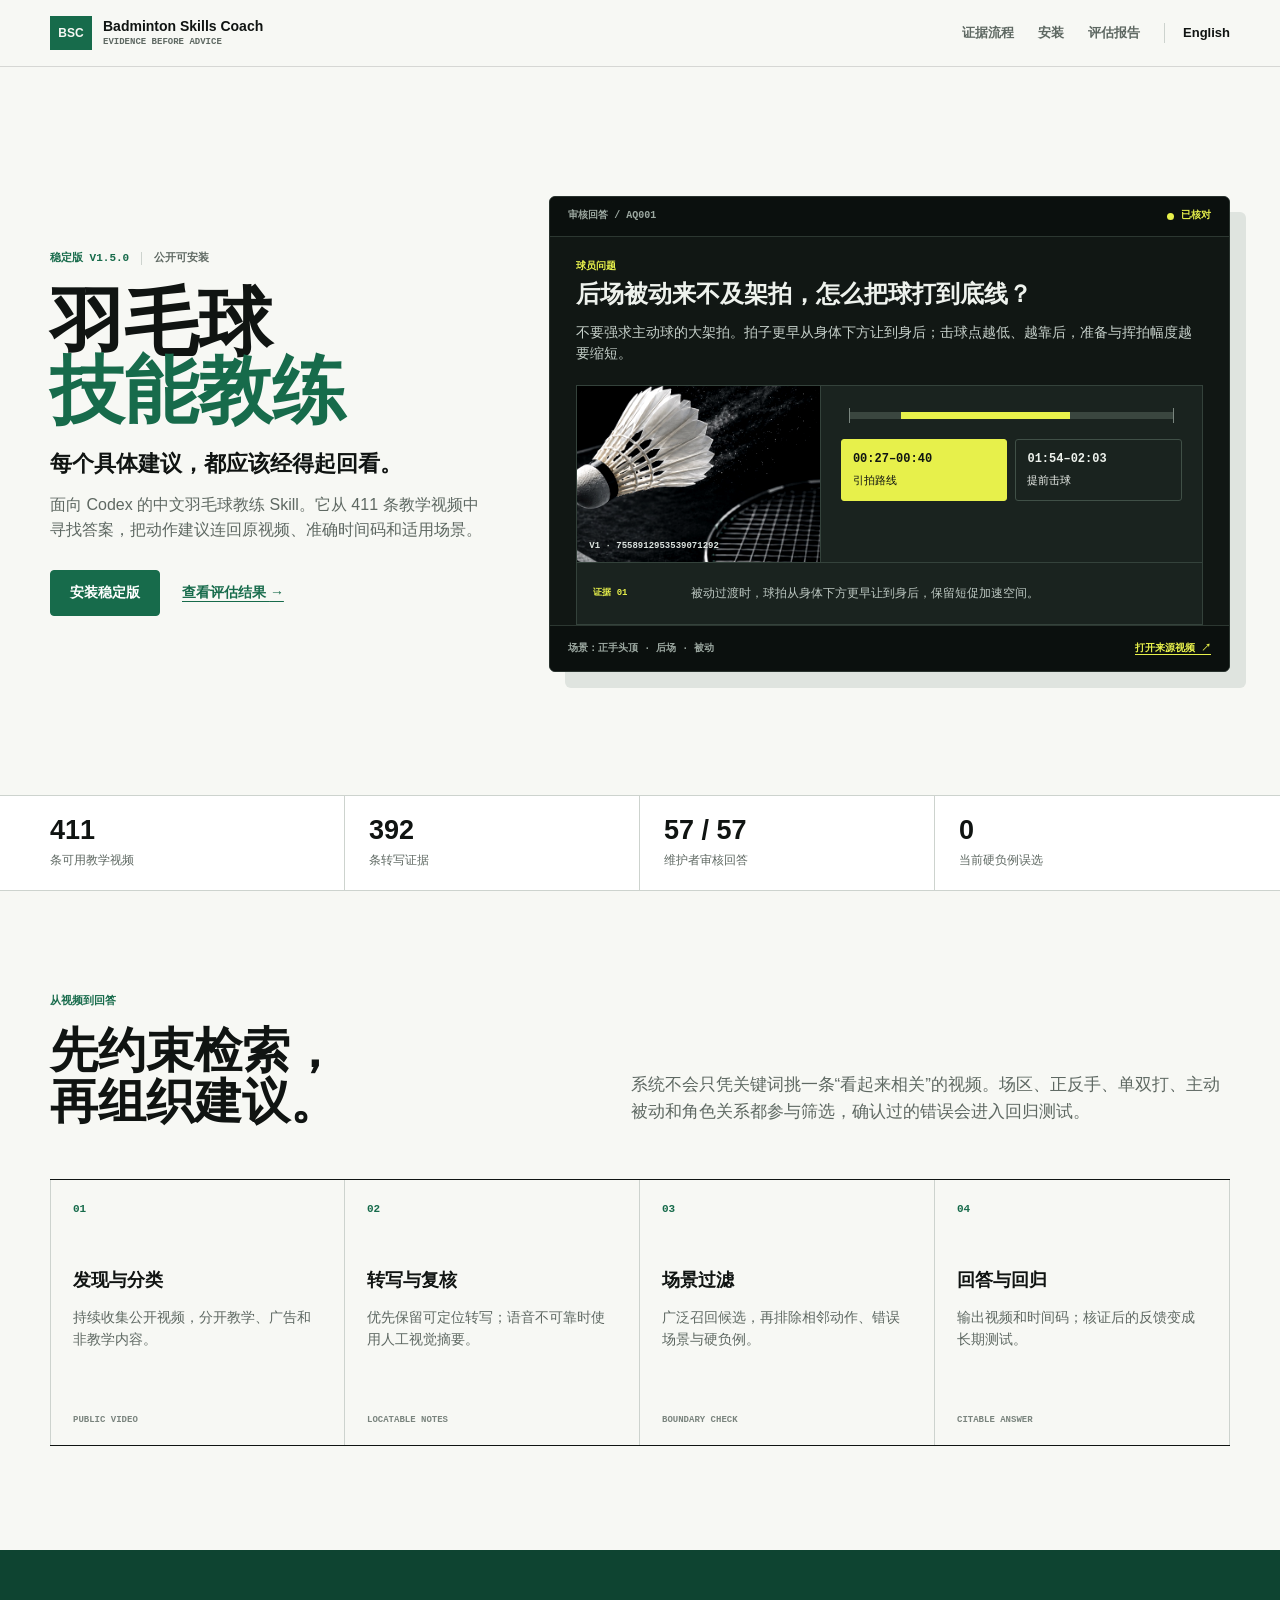
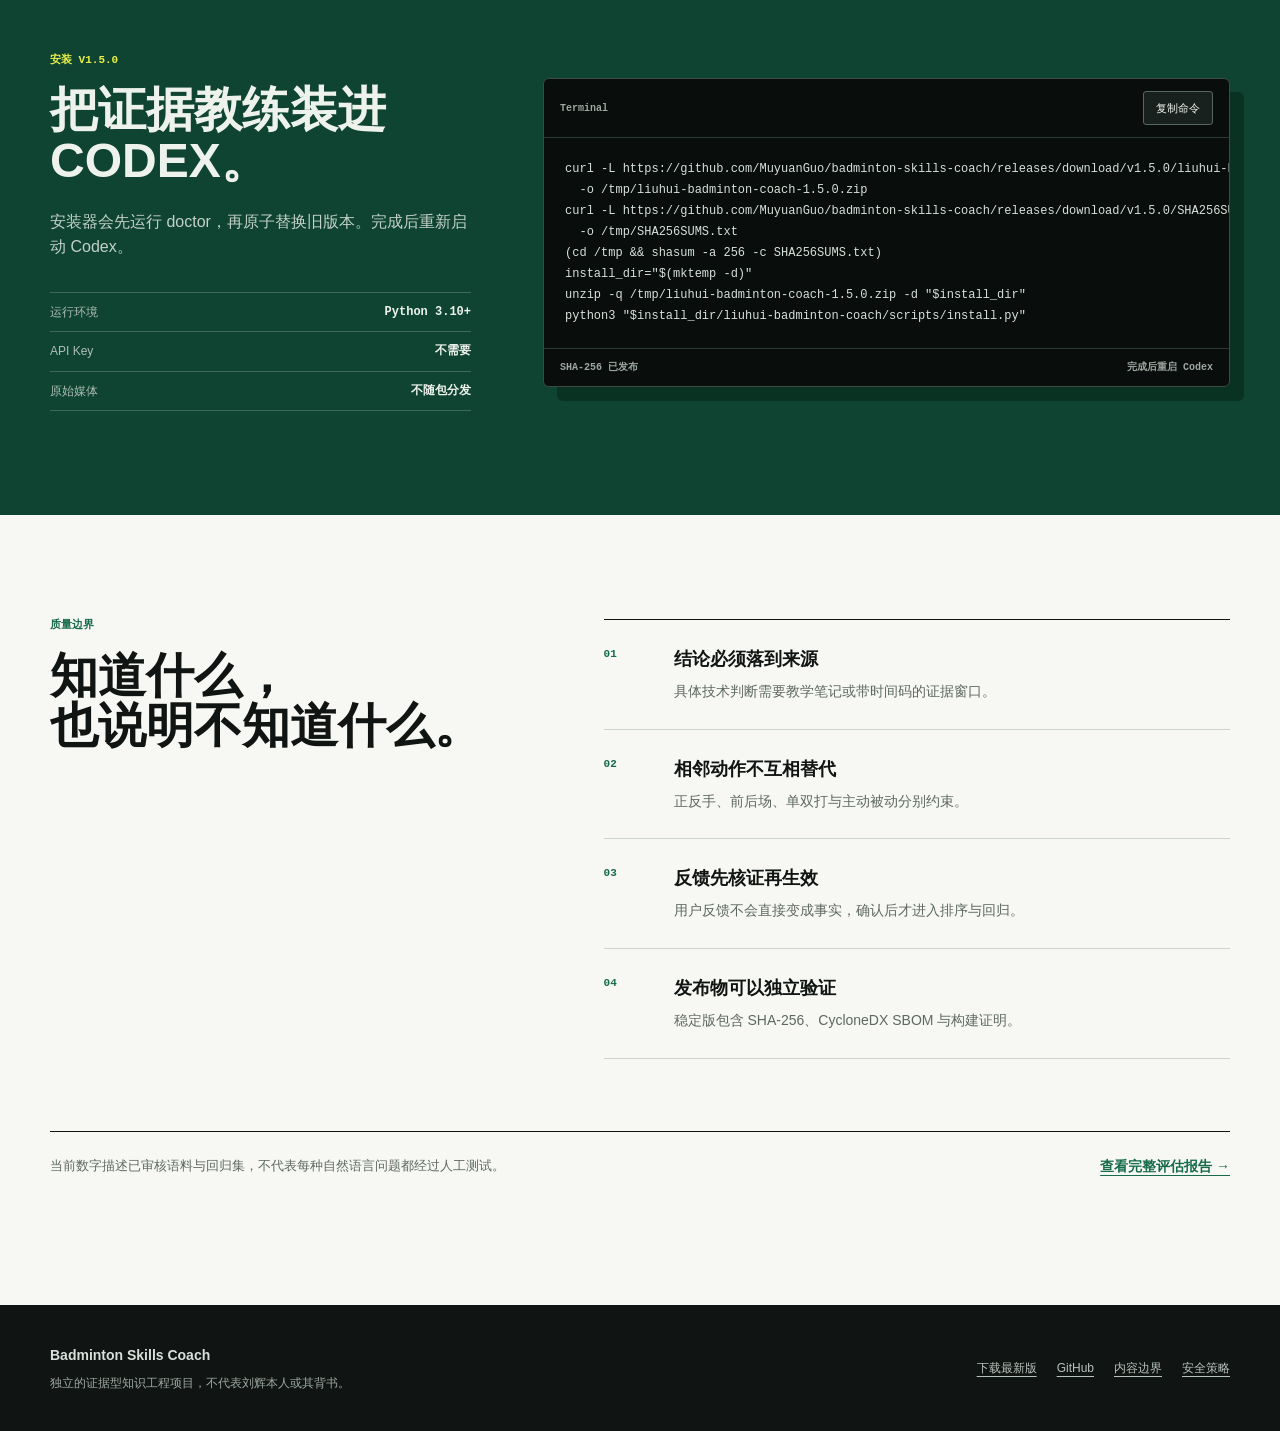
==== docs/index.html @ 5ee348ec "feat: complete full Bilibili knowledge pipeline" ====
<!doctype html>
<html lang="zh-CN">
<head>
  <meta charset="utf-8">
  <meta name="viewport" content="width=device-width, initial-scale=1">
  <title>Badminton Skills Coach｜可核对证据的羽毛球教练 Skill</title>
  <meta name="description" content="把刘辉羽毛球公开教学视频变成可检索、可引用、可回归验证的 Codex Skill，提供视频、时间戳与证据边界。">
  <meta property="og:type" content="website">
  <meta property="og:title" content="Badminton Skills Coach">
  <meta property="og:description" content="证据驱动的羽毛球视频知识库与 Codex Skill。">
  <meta property="og:image" content="https://muyuanguo.github.io/badminton-skills-coach/assets/social-preview.jpg">
  <meta property="og:url" content="https://muyuanguo.github.io/badminton-skills-coach/">
  <meta name="twitter:card" content="summary_large_image">
  <link rel="canonical" href="https://muyuanguo.github.io/badminton-skills-coach/">
  <link rel="alternate" hreflang="en" href="https://muyuanguo.github.io/badminton-skills-coach/en/">
  <link rel="stylesheet" href="./styles.css">
</head>
<body>
  <a class="skip-link" href="#main">跳到主要内容</a>
  <header class="site-header">
    <div class="shell nav-wrap">
      <a class="brand" href="#top" aria-label="Badminton Skills Coach 首页">
        <span class="brand-mark" aria-hidden="true">BSC</span>
        <span><strong>Badminton Skills Coach</strong><small>Evidence before advice</small></span>
      </a>
      <nav aria-label="主要导航">
        <a href="#method">证据流程</a>
        <a href="#install">安装</a>
        <a href="./evaluation/">评估报告</a>
        <a class="language-link" href="./en/" lang="en">English</a>
      </nav>
    </div>
  </header>

  <main id="main">
    <section class="hero" id="top">
      <div class="shell hero-grid">
        <div class="hero-copy">
          <p class="release-line"><span>稳定版 v1.5.0</span><span>公开可安装</span></p>
          <h1><span>羽毛球</span><span>技能教练</span></h1>
          <p class="hero-thesis">每个具体建议，都应该经得起回看。</p>
          <p class="lede">面向 Codex 的中文羽毛球教练 Skill。它从 411 条教学视频中寻找答案，把动作建议连回原视频、准确时间码和适用场景。</p>
          <div class="hero-actions">
            <a class="button primary" href="#install">安装稳定版</a>
            <a class="text-link" href="./evaluation/">查看评估结果 <span aria-hidden="true">→</span></a>
          </div>
        </div>

        <article class="review-desk" aria-labelledby="review-title">
          <div class="desk-bar">
            <span>审核回答 / AQ001</span>
            <span class="verified">已核对</span>
          </div>
          <div class="review-body">
            <p class="question-label">球员问题</p>
            <h2 id="review-title">后场被动来不及架拍，怎么把球打到底线？</h2>
            <p class="answer-summary">不要强求主动球的大架拍。拍子更早从身体下方让到身后；击球点越低、越靠后，准备与挥拍幅度越要缩短。</p>
            <div class="evidence-stage">
              <div class="video-frame" aria-hidden="true">
                <img src="./assets/social-preview.jpg" width="1280" height="640" alt="">
                <span class="frame-code">V1 · 7558912953539071292</span>
              </div>
              <div class="timeline" aria-label="视频证据时间轴">
                <div class="timeline-track" aria-hidden="true"><span></span></div>
                <div class="time-tabs" role="tablist" aria-label="选择证据片段">
                  <button type="button" role="tab" aria-selected="true" aria-controls="evidence-one" id="time-one" data-evidence-tab="evidence-one"><strong>00:27–00:40</strong><span>引拍路线</span></button>
                  <button type="button" role="tab" aria-selected="false" aria-controls="evidence-two" id="time-two" data-evidence-tab="evidence-two"><strong>01:54–02:03</strong><span>提前击球</span></button>
                </div>
              </div>
              <div class="evidence-note" id="evidence-one" role="tabpanel" aria-labelledby="time-one">
                <span>证据 01</span><p>被动过渡时，球拍从身体下方更早让到身后，保留短促加速空间。</p>
              </div>
              <div class="evidence-note" id="evidence-two" role="tabpanel" aria-labelledby="time-two" hidden>
                <span>证据 02</span><p>来球继续压深时，把接触点前移；不要用更大的动作补偿更晚的击球。</p>
              </div>
            </div>
          </div>
          <footer class="desk-footer">
            <span>场景：正手头顶 · 后场 · 被动</span>
            <a href="https://www.douyin.com/video/7558912953539071292" rel="noopener noreferrer">打开来源视频 <span aria-hidden="true">↗</span></a>
          </footer>
        </article>
      </div>
    </section>

    <section class="metrics" aria-label="项目质量基线">
      <div class="shell metric-row">
        <p><strong>411</strong><span>条可用教学视频</span></p>
        <p><strong>392</strong><span>条转写证据</span></p>
        <p><strong>57 / 57</strong><span>维护者审核回答</span></p>
        <p><strong>0</strong><span>当前硬负例误选</span></p>
      </div>
    </section>

    <section class="section method-section" id="method">
      <div class="shell split-heading">
        <div>
          <p class="eyebrow">从视频到回答</p>
          <h2>先约束检索，<br>再组织建议。</h2>
        </div>
        <p>系统不会只凭关键词挑一条“看起来相关”的视频。场区、正反手、单双打、主动被动和角色关系都参与筛选，确认过的错误会进入回归测试。</p>
      </div>
      <div class="shell process-table" role="list" aria-label="证据处理流程">
        <article role="listitem"><span class="process-index">01</span><h3>发现与分类</h3><p>持续收集公开视频，分开教学、广告和非教学内容。</p><small>PUBLIC VIDEO</small></article>
        <article role="listitem"><span class="process-index">02</span><h3>转写与复核</h3><p>优先保留可定位转写；语音不可靠时使用人工视觉摘要。</p><small>LOCATABLE NOTES</small></article>
        <article role="listitem"><span class="process-index">03</span><h3>场景过滤</h3><p>广泛召回候选，再排除相邻动作、错误场景与硬负例。</p><small>BOUNDARY CHECK</small></article>
        <article role="listitem"><span class="process-index">04</span><h3>回答与回归</h3><p>输出视频和时间码；核证后的反馈变成长期测试。</p><small>CITABLE ANSWER</small></article>
      </div>
    </section>

    <section class="section install-section" id="install">
      <div class="shell install-grid">
        <div class="install-copy">
          <p class="eyebrow">安装 v1.5.0</p>
          <h2>把证据教练装进 Codex。</h2>
          <p>安装器会先运行 doctor，再原子替换旧版本。完成后重新启动 Codex。</p>
          <dl class="requirements">
            <div><dt>运行环境</dt><dd>Python 3.10+</dd></div>
            <div><dt>API Key</dt><dd>不需要</dd></div>
            <div><dt>原始媒体</dt><dd>不随包分发</dd></div>
          </dl>
        </div>
        <div class="code-panel">
          <div class="code-toolbar"><span>Terminal</span><button type="button" data-copy-target="install-code">复制命令</button></div>
          <pre id="install-code"><code>curl -L https://github.com/MuyuanGuo/badminton-skills-coach/releases/download/v1.5.0/liuhui-badminton-coach-1.5.0.zip \
  -o /tmp/liuhui-badminton-coach-1.5.0.zip
curl -L https://github.com/MuyuanGuo/badminton-skills-coach/releases/download/v1.5.0/SHA256SUMS.txt \
  -o /tmp/SHA256SUMS.txt
(cd /tmp &amp;&amp; shasum -a 256 -c SHA256SUMS.txt)
install_dir="$(mktemp -d)"
unzip -q /tmp/liuhui-badminton-coach-1.5.0.zip -d "$install_dir"
python3 "$install_dir/liuhui-badminton-coach/scripts/install.py"</code></pre>
          <div class="code-footer"><span>SHA-256 已发布</span><span>完成后重启 Codex</span></div>
        </div>
      </div>
    </section>

    <section class="section quality-section" id="quality">
      <div class="shell quality-layout">
        <div class="quality-title"><p class="eyebrow">质量边界</p><h2>知道什么，<br>也说明不知道什么。</h2></div>
        <div class="quality-list">
          <article><span>01</span><div><h3>结论必须落到来源</h3><p>具体技术判断需要教学笔记或带时间码的证据窗口。</p></div></article>
          <article><span>02</span><div><h3>相邻动作不互相替代</h3><p>正反手、前后场、单双打与主动被动分别约束。</p></div></article>
          <article><span>03</span><div><h3>反馈先核证再生效</h3><p>用户反馈不会直接变成事实，确认后才进入排序与回归。</p></div></article>
          <article><span>04</span><div><h3>发布物可以独立验证</h3><p>稳定版包含 SHA-256、CycloneDX SBOM 与构建证明。</p></div></article>
        </div>
      </div>
      <div class="shell evaluation-link"><p>当前数字描述已审核语料与回归集，不代表每种自然语言问题都经过人工测试。</p><a href="./evaluation/">查看完整评估报告 <span aria-hidden="true">→</span></a></div>
    </section>
  </main>

  <footer class="site-footer">
    <div class="shell footer-grid">
      <div><strong>Badminton Skills Coach</strong><p>独立的证据型知识工程项目，不代表刘辉本人或其背书。</p></div>
      <div class="footer-links"><a href="https://github.com/MuyuanGuo/badminton-skills-coach/releases/latest">下载最新版</a><a href="https://github.com/MuyuanGuo/badminton-skills-coach">GitHub</a><a href="https://github.com/MuyuanGuo/badminton-skills-coach/blob/main/NOTICE">内容边界</a><a href="https://github.com/MuyuanGuo/badminton-skills-coach/blob/main/SECURITY.md">安全策略</a></div>
    </div>
  </footer>
  <script src="./site.js"></script>
</body>
</html>
---- docs/styles.css ----
:root {
  --ink: #101412;
  --paper: #f7f8f4;
  --paper-alt: #edf0eb;
  --green: #176b4b;
  --green-dark: #0e4431;
  --yellow: #e7f04b;
  --graphite: #5e6862;
  --line: #cdd3ce;
  --desk: #111714;
  --desk-2: #1a231f;
  --desk-text: #eef2ed;
  --desk-muted: #9ca8a1;
  --radius: 6px;
  font-family: "Helvetica Neue", "Noto Sans SC", "PingFang SC", "Microsoft YaHei", Arial, sans-serif;
  color-scheme: light;
}

* { box-sizing: border-box; }
html { scroll-behavior: smooth; }
body { margin: 0; color: var(--ink); background: var(--paper); line-height: 1.55; }
body, button { font-family: inherit; }
a { color: inherit; }
img { display: block; max-width: 100%; }
button, a { -webkit-tap-highlight-color: transparent; }
button:focus-visible, a:focus-visible { outline: 3px solid var(--yellow); outline-offset: 3px; }
h1, h2, h3, p, dl { margin-top: 0; }
.shell { width: min(1180px, calc(100% - 48px)); margin-inline: auto; }
.skip-link { position: fixed; top: 10px; left: 10px; z-index: 100; padding: 9px 14px; color: var(--ink); background: var(--yellow); transform: translateY(-160%); }
.skip-link:focus { transform: translateY(0); }

.site-header { position: sticky; top: 0; z-index: 40; border-bottom: 1px solid rgba(16, 20, 18, 0.14); background: rgba(247, 248, 244, 0.94); backdrop-filter: blur(12px); }
.nav-wrap { min-height: 66px; display: flex; align-items: center; justify-content: space-between; gap: 28px; }
.brand { display: inline-flex; align-items: center; gap: 11px; text-decoration: none; line-height: 1.08; }
.brand-mark { width: 42px; height: 34px; display: grid; place-items: center; color: var(--paper); background: var(--green); font: 800 12px/1 "Arial Narrow", "Roboto Condensed", Arial, sans-serif; }
.brand strong, .brand small { display: block; }
.brand strong { font-size: 14px; }
.brand small { margin-top: 4px; color: var(--graphite); font: 700 9px/1.1 ui-monospace, SFMono-Regular, Menlo, monospace; text-transform: uppercase; }
nav { display: flex; align-items: center; gap: 24px; }
nav a { color: var(--graphite); font-size: 13px; font-weight: 700; text-decoration: none; }
nav a:hover { color: var(--green); }
.language-link { padding-left: 18px; border-left: 1px solid var(--line); color: var(--ink); }

.hero { padding: 42px 0 36px; border-bottom: 1px solid var(--line); }
.hero-grid { min-height: 650px; display: grid; grid-template-columns: minmax(320px, 0.78fr) minmax(560px, 1.22fr); gap: 64px; align-items: center; }
.release-line { display: flex; gap: 12px; margin-bottom: 24px; color: var(--green); font: 800 11px/1.2 ui-monospace, SFMono-Regular, Menlo, monospace; text-transform: uppercase; }
.release-line span + span { padding-left: 12px; border-left: 1px solid var(--line); color: var(--graphite); }
h1 { margin-bottom: 24px; font-family: "Arial Narrow", "Roboto Condensed", Impact, "Noto Sans SC", sans-serif; font-size: 74px; font-stretch: condensed; font-weight: 900; line-height: 0.92; text-transform: uppercase; }
h1 span { display: block; }
h1 span:last-child { color: var(--green); }
.hero-thesis { max-width: 520px; margin-bottom: 14px; font-size: 22px; font-weight: 800; line-height: 1.35; }
.lede { max-width: 520px; margin-bottom: 28px; color: var(--graphite); font-size: 16px; }
.hero-actions { display: flex; align-items: center; gap: 22px; }
.button { min-height: 46px; display: inline-flex; align-items: center; justify-content: center; padding: 0 19px; border: 1px solid var(--green); border-radius: 4px; font-size: 14px; font-weight: 800; text-decoration: none; transition: background-color 150ms ease, color 150ms ease, transform 150ms ease; }
.button.primary { color: #fff; background: var(--green); }
.button.primary:hover { background: var(--green-dark); transform: translateY(-2px); }
.text-link { color: var(--green); font-size: 14px; font-weight: 800; text-underline-offset: 4px; }

.review-desk { overflow: hidden; border: 1px solid #29332e; border-radius: var(--radius); color: var(--desk-text); background: var(--desk); box-shadow: 16px 16px 0 #dfe4df; }
.desk-bar, .desk-footer { min-height: 40px; display: flex; align-items: center; justify-content: space-between; gap: 20px; padding: 0 18px; color: var(--desk-muted); background: #0b100e; font: 700 10px/1.2 ui-monospace, SFMono-Regular, Menlo, monospace; text-transform: uppercase; }
.desk-bar { border-bottom: 1px solid #2c3731; }
.verified { display: inline-flex; align-items: center; gap: 7px; color: var(--yellow); }
.verified::before { width: 7px; height: 7px; border-radius: 50%; background: var(--yellow); content: ""; }
.review-body { padding: 24px 26px 0; }
.question-label { margin-bottom: 6px; color: var(--yellow); font: 800 10px/1.2 ui-monospace, SFMono-Regular, Menlo, monospace; text-transform: uppercase; }
.review-desk h2 { max-width: 600px; margin-bottom: 12px; font-size: 24px; line-height: 1.28; }
.answer-summary { margin-bottom: 20px; color: #c6d0ca; font-size: 14px; }
.evidence-stage { display: grid; grid-template-columns: 0.78fr 1.22fr; border: 1px solid #34423b; background: var(--desk-2); }
.video-frame { position: relative; min-height: 176px; overflow: hidden; border-right: 1px solid #34423b; background: #050706; }
.video-frame img { width: 100%; height: 100%; position: absolute; inset: 0; object-fit: cover; object-position: right center; filter: saturate(0.78) contrast(1.08); transform: scale(1.55); transform-origin: 100% 52%; }
.frame-code { position: absolute; left: 12px; bottom: 10px; z-index: 1; color: #dce3df; font: 700 9px/1.2 ui-monospace, SFMono-Regular, Menlo, monospace; }
.timeline { padding: 20px 20px 8px; }
.timeline-track { height: 7px; position: relative; margin: 6px 8px 20px; background: #3a463f; }
.timeline-track::before, .timeline-track::after { position: absolute; top: -4px; width: 1px; height: 15px; background: #79857e; content: ""; }
.timeline-track::before { left: 0; }
.timeline-track::after { right: 0; }
.timeline-track span { position: absolute; top: 0; left: 16%; width: 52%; height: 100%; background: var(--yellow); }
.time-tabs { display: grid; grid-template-columns: 1fr 1fr; gap: 8px; }
.time-tabs button { min-height: 62px; padding: 10px 11px; border: 1px solid #405047; border-radius: 3px; color: var(--desk-text); background: transparent; text-align: left; cursor: pointer; }
.time-tabs button[aria-selected="true"] { border-color: var(--yellow); color: var(--ink); background: var(--yellow); }
.time-tabs strong, .time-tabs span { display: block; }
.time-tabs strong { font: 800 12px/1.2 ui-monospace, SFMono-Regular, Menlo, monospace; }
.time-tabs span { margin-top: 6px; font-size: 11px; }
.evidence-note { grid-column: 1 / -1; min-height: 62px; display: grid; grid-template-columns: 84px 1fr; gap: 14px; align-items: center; padding: 12px 16px; border-top: 1px solid #34423b; }
.evidence-note[hidden] { display: none; }
.evidence-note > span { color: var(--yellow); font: 800 9px/1.2 ui-monospace, SFMono-Regular, Menlo, monospace; text-transform: uppercase; }
.evidence-note p { margin: 0; color: #bdc8c2; font-size: 12px; }
.desk-footer { min-height: 46px; border-top: 1px solid #2c3731; }
.desk-footer a { color: var(--yellow); text-underline-offset: 3px; }

.metrics { background: #fff; border-bottom: 1px solid var(--line); }
.metric-row { display: grid; grid-template-columns: repeat(4, 1fr); }
.metric-row p { min-height: 94px; display: flex; flex-direction: column; justify-content: center; margin: 0; padding: 14px 24px; border-right: 1px solid var(--line); }
.metric-row p:first-child { padding-left: 0; }
.metric-row p:last-child { border-right: 0; }
.metric-row strong { font: 900 27px/1 "Arial Narrow", "Roboto Condensed", Arial, sans-serif; }
.metric-row span { margin-top: 7px; color: var(--graphite); font-size: 12px; }

.section { padding: 104px 0; }
.eyebrow { margin-bottom: 18px; color: var(--green); font: 800 11px/1.2 ui-monospace, SFMono-Regular, Menlo, monospace; text-transform: uppercase; }
.section h2 { margin-bottom: 0; font-family: "Arial Narrow", "Roboto Condensed", Impact, "Noto Sans SC", sans-serif; font-size: 48px; line-height: 1.05; text-transform: uppercase; }
.split-heading { display: grid; grid-template-columns: 0.9fr 1.1fr; gap: 90px; align-items: end; margin-bottom: 52px; }
.split-heading > p { max-width: 600px; margin-bottom: 2px; color: var(--graphite); font-size: 17px; }
.process-table { display: grid; grid-template-columns: repeat(4, 1fr); border-block: 1px solid var(--ink); }
.process-table article { min-height: 265px; display: flex; flex-direction: column; padding: 24px 22px 20px; border-right: 1px solid var(--line); }
.process-table article:first-child { border-left: 1px solid var(--line); }
.process-index { color: var(--green); font: 800 11px/1 ui-monospace, SFMono-Regular, Menlo, monospace; }
.process-table h3 { margin: 52px 0 12px; font-size: 18px; }
.process-table p { margin-bottom: 24px; color: var(--graphite); font-size: 14px; }
.process-table small { margin-top: auto; color: #7a847e; font: 700 9px/1 ui-monospace, SFMono-Regular, Menlo, monospace; }

.install-section { color: var(--desk-text); background: var(--green-dark); }
.install-grid { display: grid; grid-template-columns: 0.76fr 1.24fr; gap: 72px; align-items: center; }
.install-copy .eyebrow { color: var(--yellow); }
.install-copy h2 { margin-bottom: 24px; }
.install-copy > p:not(.eyebrow) { color: #c4d1ca; }
.requirements { margin: 32px 0 0; border-top: 1px solid rgba(255,255,255,0.2); }
.requirements > div { display: flex; justify-content: space-between; gap: 22px; padding: 10px 0; border-bottom: 1px solid rgba(255,255,255,0.2); }
.requirements dt { color: #aebdb5; font-size: 12px; }
.requirements dd { margin: 0; font: 700 12px/1.5 ui-monospace, SFMono-Regular, Menlo, monospace; }
.code-panel { min-width: 0; overflow: hidden; border: 1px solid #3c4a43; border-radius: var(--radius); background: #090d0b; box-shadow: 14px 14px 0 rgba(5, 16, 11, 0.34); }
.code-toolbar, .code-footer { display: flex; align-items: center; justify-content: space-between; gap: 18px; padding: 12px 16px; color: var(--desk-muted); font: 700 10px/1.3 ui-monospace, SFMono-Regular, Menlo, monospace; }
.code-toolbar { border-bottom: 1px solid #2b3731; }
.code-toolbar button { min-height: 34px; padding: 0 12px; border: 1px solid #58665f; border-radius: 3px; color: var(--desk-text); background: #18211d; font-size: 11px; cursor: pointer; }
.code-toolbar button:hover { border-color: var(--yellow); color: var(--yellow); }
.code-panel pre { max-height: 300px; margin: 0; padding: 21px; overflow: auto; color: #d7e1db; font: 12px/1.75 ui-monospace, SFMono-Regular, Menlo, monospace; }
.code-footer { border-top: 1px solid #2b3731; }

.quality-section { padding-bottom: 0; }
.quality-layout { display: grid; grid-template-columns: 0.84fr 1.16fr; gap: 100px; }
.quality-title { position: sticky; top: 110px; align-self: start; }
.quality-list { border-top: 1px solid var(--ink); }
.quality-list article { display: grid; grid-template-columns: 52px 1fr; gap: 18px; padding: 26px 0; border-bottom: 1px solid var(--line); }
.quality-list article > span { color: var(--green); font: 800 11px/1.6 ui-monospace, SFMono-Regular, Menlo, monospace; }
.quality-list h3 { margin-bottom: 7px; font-size: 18px; }
.quality-list p { margin: 0; color: var(--graphite); font-size: 14px; }
.evaluation-link { display: flex; align-items: center; justify-content: space-between; gap: 32px; margin-top: 72px; padding-block: 24px; border-top: 1px solid var(--ink); }
.evaluation-link p { max-width: 720px; margin: 0; color: var(--graphite); font-size: 13px; }
.evaluation-link a { flex-shrink: 0; color: var(--green); font-size: 14px; font-weight: 800; text-underline-offset: 4px; }

.site-footer { margin-top: 104px; padding: 38px 0; color: #d9e0dc; background: var(--ink); }
.footer-grid { display: flex; align-items: center; justify-content: space-between; gap: 32px; }
.footer-grid strong { font-size: 14px; }
.footer-grid p { max-width: 540px; margin: 6px 0 0; color: #9eaaa3; font-size: 12px; }
.footer-links { display: flex; flex-wrap: wrap; justify-content: flex-end; gap: 20px; }
.footer-links a { color: #b8c2bc; font-size: 12px; text-underline-offset: 4px; }

@media (max-width: 980px) {
  nav a:not(.language-link) { display: none; }
  .hero-grid { grid-template-columns: 1fr; gap: 42px; }
  .hero-copy { max-width: 680px; }
  .review-desk { box-shadow: 10px 10px 0 #dfe4df; }
  .split-heading, .quality-layout { grid-template-columns: 1fr; gap: 34px; }
  .quality-title { position: static; }
  .process-table { grid-template-columns: repeat(2, 1fr); }
  .process-table article:nth-child(2) { border-right: 0; }
  .process-table article:nth-child(-n+2) { border-bottom: 1px solid var(--line); }
  .install-grid { grid-template-columns: 1fr; }
}

@media (max-width: 640px) {
  .shell { width: min(100% - 28px, 1180px); }
  .site-header { position: static; }
  .nav-wrap { min-height: 60px; }
  .brand-mark { width: 38px; height: 31px; }
  .brand strong { font-size: 12px; }
  .brand small { display: none; }
  .language-link { padding-left: 12px; font-size: 12px; }
  .hero { padding: 30px 0 26px; }
  .hero-grid { min-height: 0; gap: 26px; }
  .release-line { margin-bottom: 15px; }
  h1 { margin-bottom: 14px; font-size: 47px; line-height: 0.92; }
  .hero-thesis { margin-bottom: 8px; font-size: 18px; }
  .lede { margin-bottom: 18px; font-size: 14px; line-height: 1.5; }
  .hero-actions { gap: 16px; }
  .button { min-height: 42px; padding-inline: 15px; font-size: 13px; }
  .text-link { font-size: 13px; }
  .review-desk { box-shadow: 7px 7px 0 #dfe4df; }
  .desk-bar { min-height: 34px; padding-inline: 12px; }
  .review-body { padding: 15px 14px 0; }
  .review-desk h2 { margin-bottom: 7px; font-size: 17px; }
  .answer-summary { margin-bottom: 12px; font-size: 12px; line-height: 1.42; }
  .evidence-stage { grid-template-columns: 0.72fr 1.28fr; }
  .video-frame { min-height: 116px; }
  .timeline { padding: 11px 10px 5px; }
  .timeline-track { margin: 3px 5px 10px; }
  .time-tabs { gap: 5px; }
  .time-tabs button { min-height: 52px; padding: 7px; }
  .time-tabs strong { font-size: 9px; }
  .time-tabs span { margin-top: 4px; font-size: 9px; }
  .frame-code { left: 7px; bottom: 6px; max-width: 85px; font-size: 7px; }
  .evidence-note { min-height: 50px; grid-template-columns: 62px 1fr; gap: 8px; padding: 8px 10px; }
  .evidence-note p { font-size: 10px; line-height: 1.35; }
  .desk-footer { min-height: 39px; padding-inline: 12px; font-size: 8px; }
  .desk-footer > span { max-width: 58%; }
  .metric-row { grid-template-columns: repeat(2, 1fr); }
  .metric-row p { min-height: 76px; padding: 10px 14px; }
  .metric-row p:first-child { padding-left: 14px; }
  .metric-row p:nth-child(2) { border-right: 0; }
  .metric-row p:nth-child(-n+2) { border-bottom: 1px solid var(--line); }
  .metric-row strong { font-size: 23px; }
  .metric-row span { font-size: 10px; }
  .section { padding: 72px 0; }
  .section h2 { font-size: 36px; }
  .split-heading { margin-bottom: 30px; }
  .split-heading > p { font-size: 15px; }
  .process-table { grid-template-columns: 1fr; }
  .process-table article { min-height: 0; padding: 20px; border-left: 1px solid var(--line); border-right: 1px solid var(--line) !important; border-bottom: 1px solid var(--line); }
  .process-table article:last-child { border-bottom: 0; }
  .process-table h3 { margin: 28px 0 8px; }
  .process-table small { margin-top: 10px; }
  .install-grid { gap: 38px; }
  .code-panel { box-shadow: 7px 7px 0 rgba(5, 16, 11, 0.34); }
  .code-panel pre { max-height: 260px; padding: 15px; font-size: 9px; line-height: 1.7; }
  .code-footer { font-size: 8px; }
  .quality-list article { grid-template-columns: 38px 1fr; gap: 10px; }
  .evaluation-link { align-items: flex-start; flex-direction: column; margin-top: 48px; }
  .site-footer { margin-top: 72px; }
  .footer-grid { align-items: flex-start; flex-direction: column; }
  .footer-links { justify-content: flex-start; }

  html[lang="en"] .hero { padding-block: 20px 18px; }
  html[lang="en"] .hero-grid { gap: 18px; }
  html[lang="en"] .release-line { margin-bottom: 10px; }
  html[lang="en"] h1 { margin-bottom: 9px; font-size: 44px; }
  html[lang="en"] .hero-thesis { margin-bottom: 5px; font-size: 17px; }
  html[lang="en"] .lede { margin-bottom: 12px; font-size: 13px; }
}

@media (max-width: 360px) {
  .time-tabs button { padding-inline: 5px; }
  .time-tabs strong { font-size: 8px; white-space: nowrap; }
}

@media (prefers-reduced-motion: reduce) {
  html { scroll-behavior: auto; }
  .button { transition: none; }
}
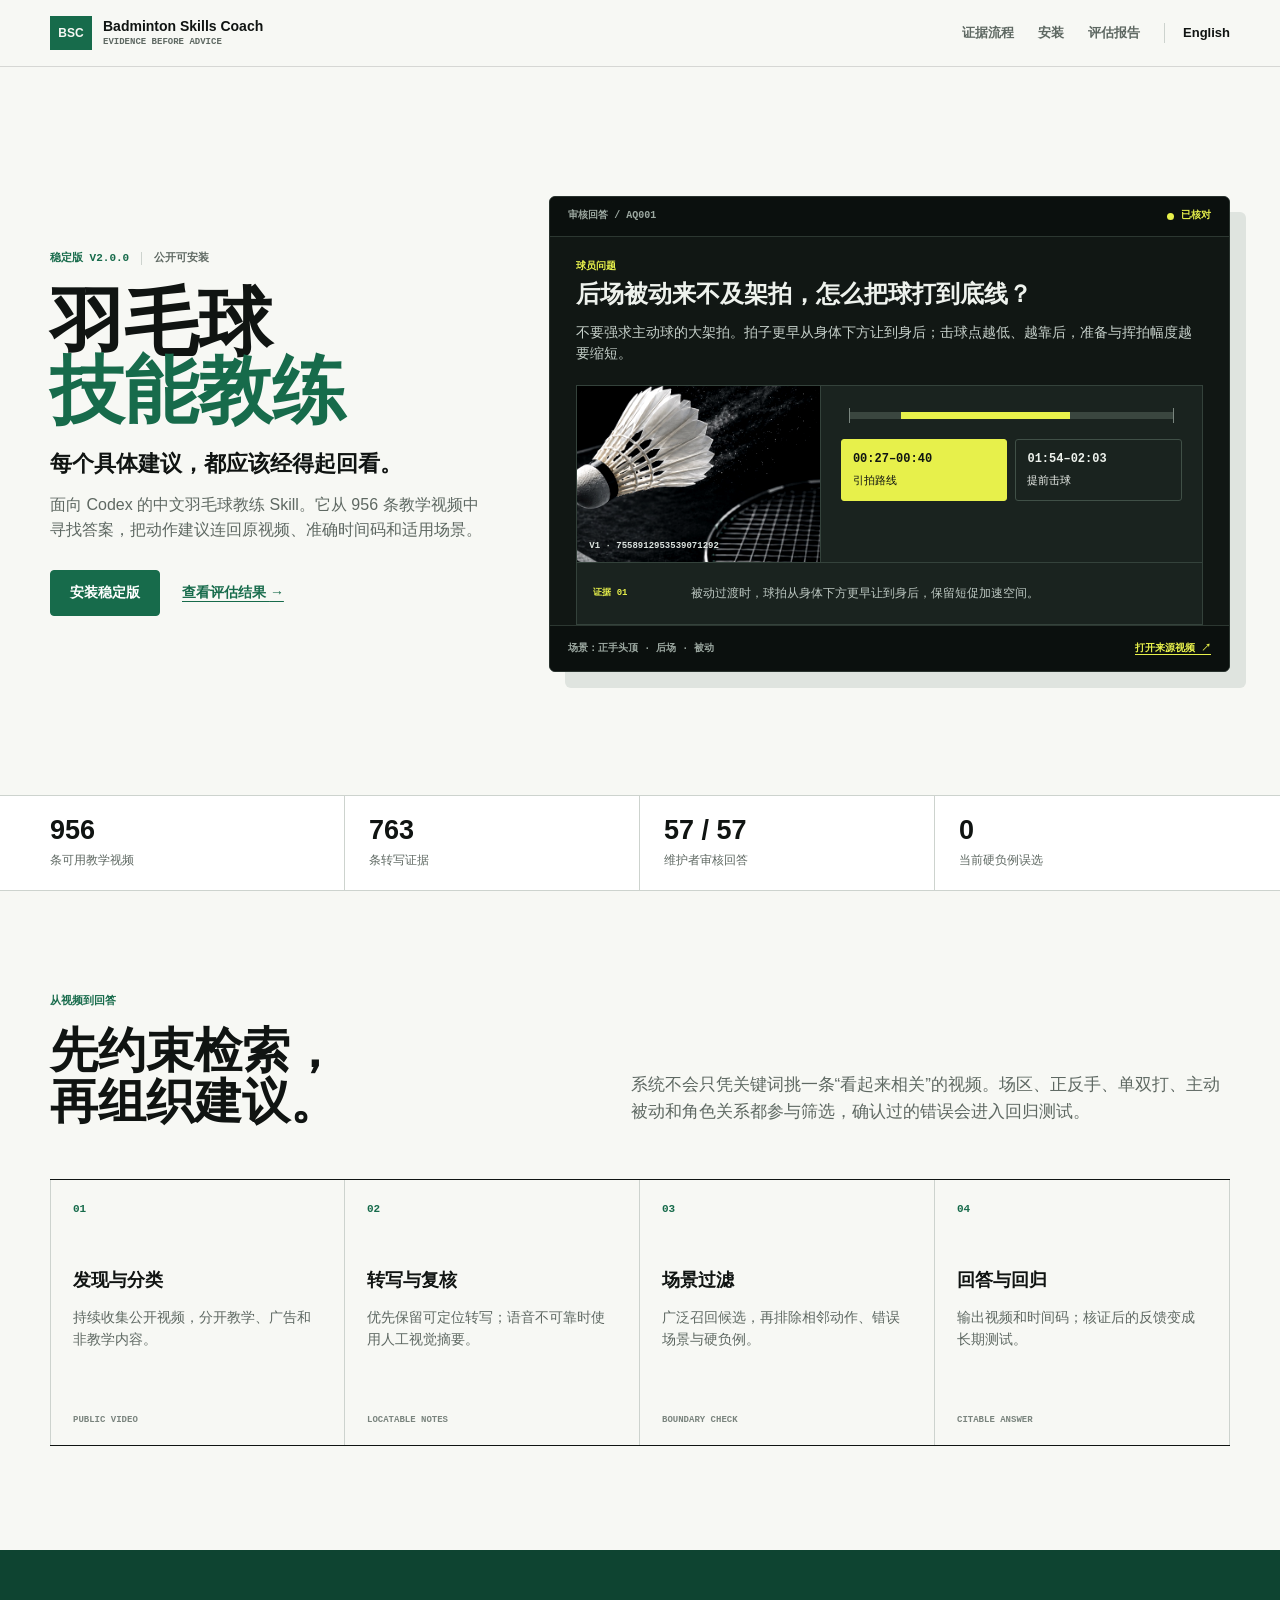
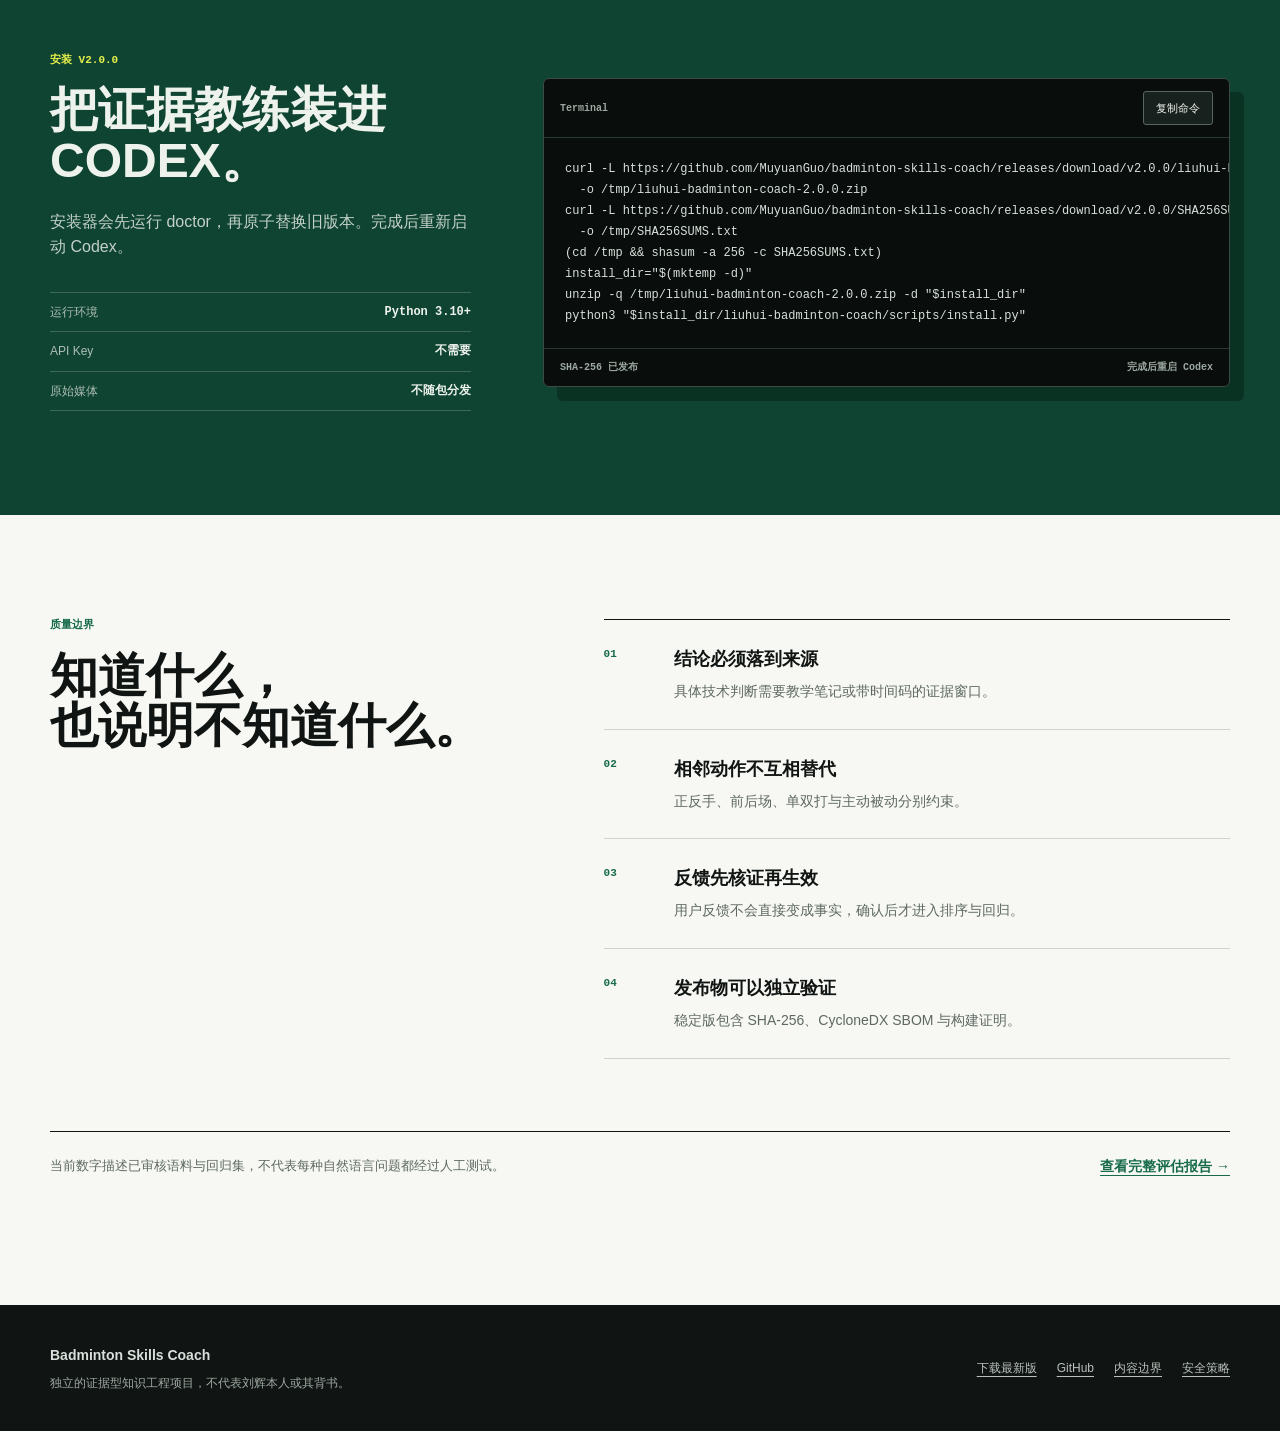
==== commit 5e824b50: "release: prepare v2.0.0" ====
--- a/docs/index.html
+++ b/docs/index.html
@@ -36,10 +36,10 @@
     <section class="hero" id="top">
       <div class="shell hero-grid">
         <div class="hero-copy">
-          <p class="release-line"><span>稳定版 v1.5.0</span><span>公开可安装</span></p>
+          <p class="release-line"><span>稳定版 v2.0.0</span><span>公开可安装</span></p>
           <h1><span>羽毛球</span><span>技能教练</span></h1>
           <p class="hero-thesis">每个具体建议，都应该经得起回看。</p>
-          <p class="lede">面向 Codex 的中文羽毛球教练 Skill。它从 411 条教学视频中寻找答案，把动作建议连回原视频、准确时间码和适用场景。</p>
+          <p class="lede">面向 Codex 的中文羽毛球教练 Skill。它从 956 条教学视频中寻找答案，把动作建议连回原视频、准确时间码和适用场景。</p>
           <div class="hero-actions">
             <a class="button primary" href="#install">安装稳定版</a>
             <a class="text-link" href="./evaluation/">查看评估结果 <span aria-hidden="true">→</span></a>
@@ -85,8 +85,8 @@
 
     <section class="metrics" aria-label="项目质量基线">
       <div class="shell metric-row">
-        <p><strong>411</strong><span>条可用教学视频</span></p>
-        <p><strong>392</strong><span>条转写证据</span></p>
+        <p><strong>956</strong><span>条可用教学视频</span></p>
+        <p><strong>763</strong><span>条转写证据</span></p>
         <p><strong>57 / 57</strong><span>维护者审核回答</span></p>
         <p><strong>0</strong><span>当前硬负例误选</span></p>
       </div>
@@ -111,7 +111,7 @@
     <section class="section install-section" id="install">
       <div class="shell install-grid">
         <div class="install-copy">
-          <p class="eyebrow">安装 v1.5.0</p>
+          <p class="eyebrow">安装 v2.0.0</p>
           <h2>把证据教练装进 Codex。</h2>
           <p>安装器会先运行 doctor，再原子替换旧版本。完成后重新启动 Codex。</p>
           <dl class="requirements">
@@ -122,13 +122,13 @@
         </div>
         <div class="code-panel">
           <div class="code-toolbar"><span>Terminal</span><button type="button" data-copy-target="install-code">复制命令</button></div>
-          <pre id="install-code"><code>curl -L https://github.com/MuyuanGuo/badminton-skills-coach/releases/download/v1.5.0/liuhui-badminton-coach-1.5.0.zip \
-  -o /tmp/liuhui-badminton-coach-1.5.0.zip
-curl -L https://github.com/MuyuanGuo/badminton-skills-coach/releases/download/v1.5.0/SHA256SUMS.txt \
+          <pre id="install-code"><code>curl -L https://github.com/MuyuanGuo/badminton-skills-coach/releases/download/v2.0.0/liuhui-badminton-coach-2.0.0.zip \
+  -o /tmp/liuhui-badminton-coach-2.0.0.zip
+curl -L https://github.com/MuyuanGuo/badminton-skills-coach/releases/download/v2.0.0/SHA256SUMS.txt \
   -o /tmp/SHA256SUMS.txt
 (cd /tmp &amp;&amp; shasum -a 256 -c SHA256SUMS.txt)
 install_dir="$(mktemp -d)"
-unzip -q /tmp/liuhui-badminton-coach-1.5.0.zip -d "$install_dir"
+unzip -q /tmp/liuhui-badminton-coach-2.0.0.zip -d "$install_dir"
 python3 "$install_dir/liuhui-badminton-coach/scripts/install.py"</code></pre>
           <div class="code-footer"><span>SHA-256 已发布</span><span>完成后重启 Codex</span></div>
         </div>
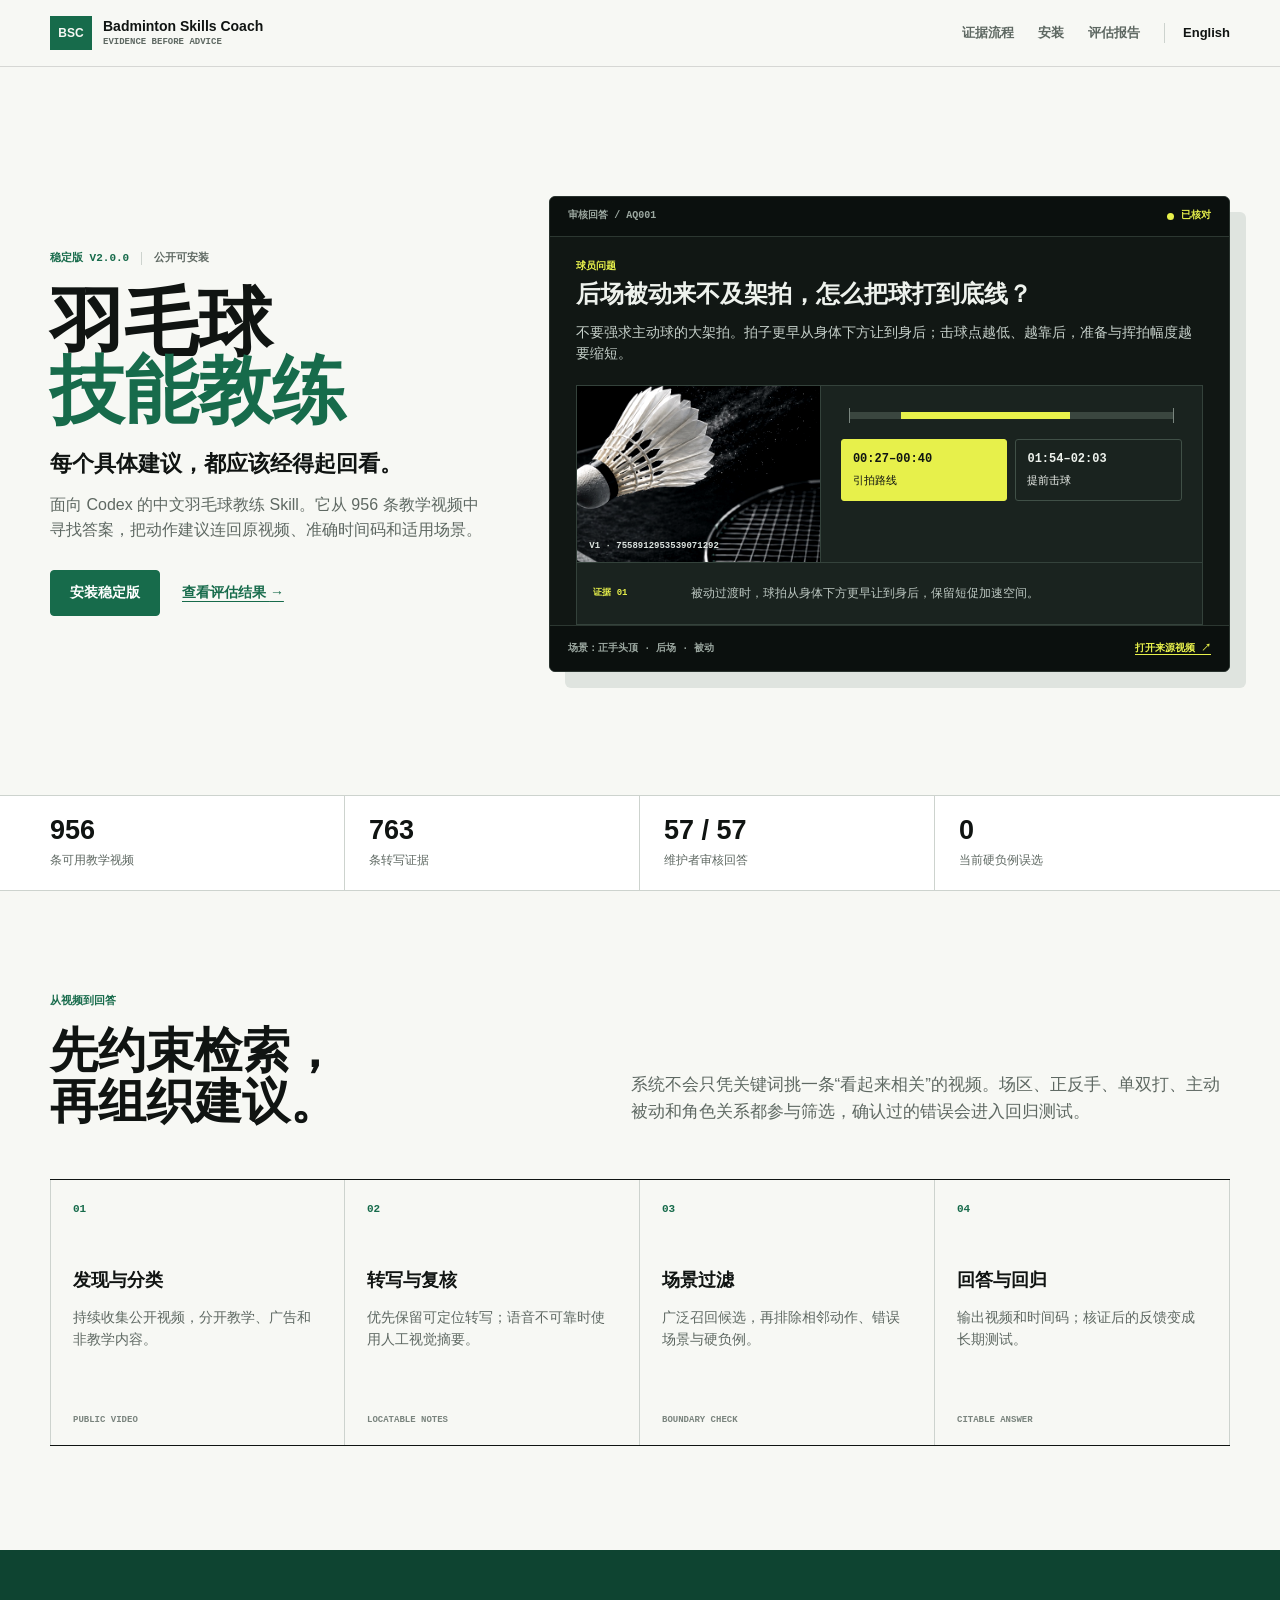
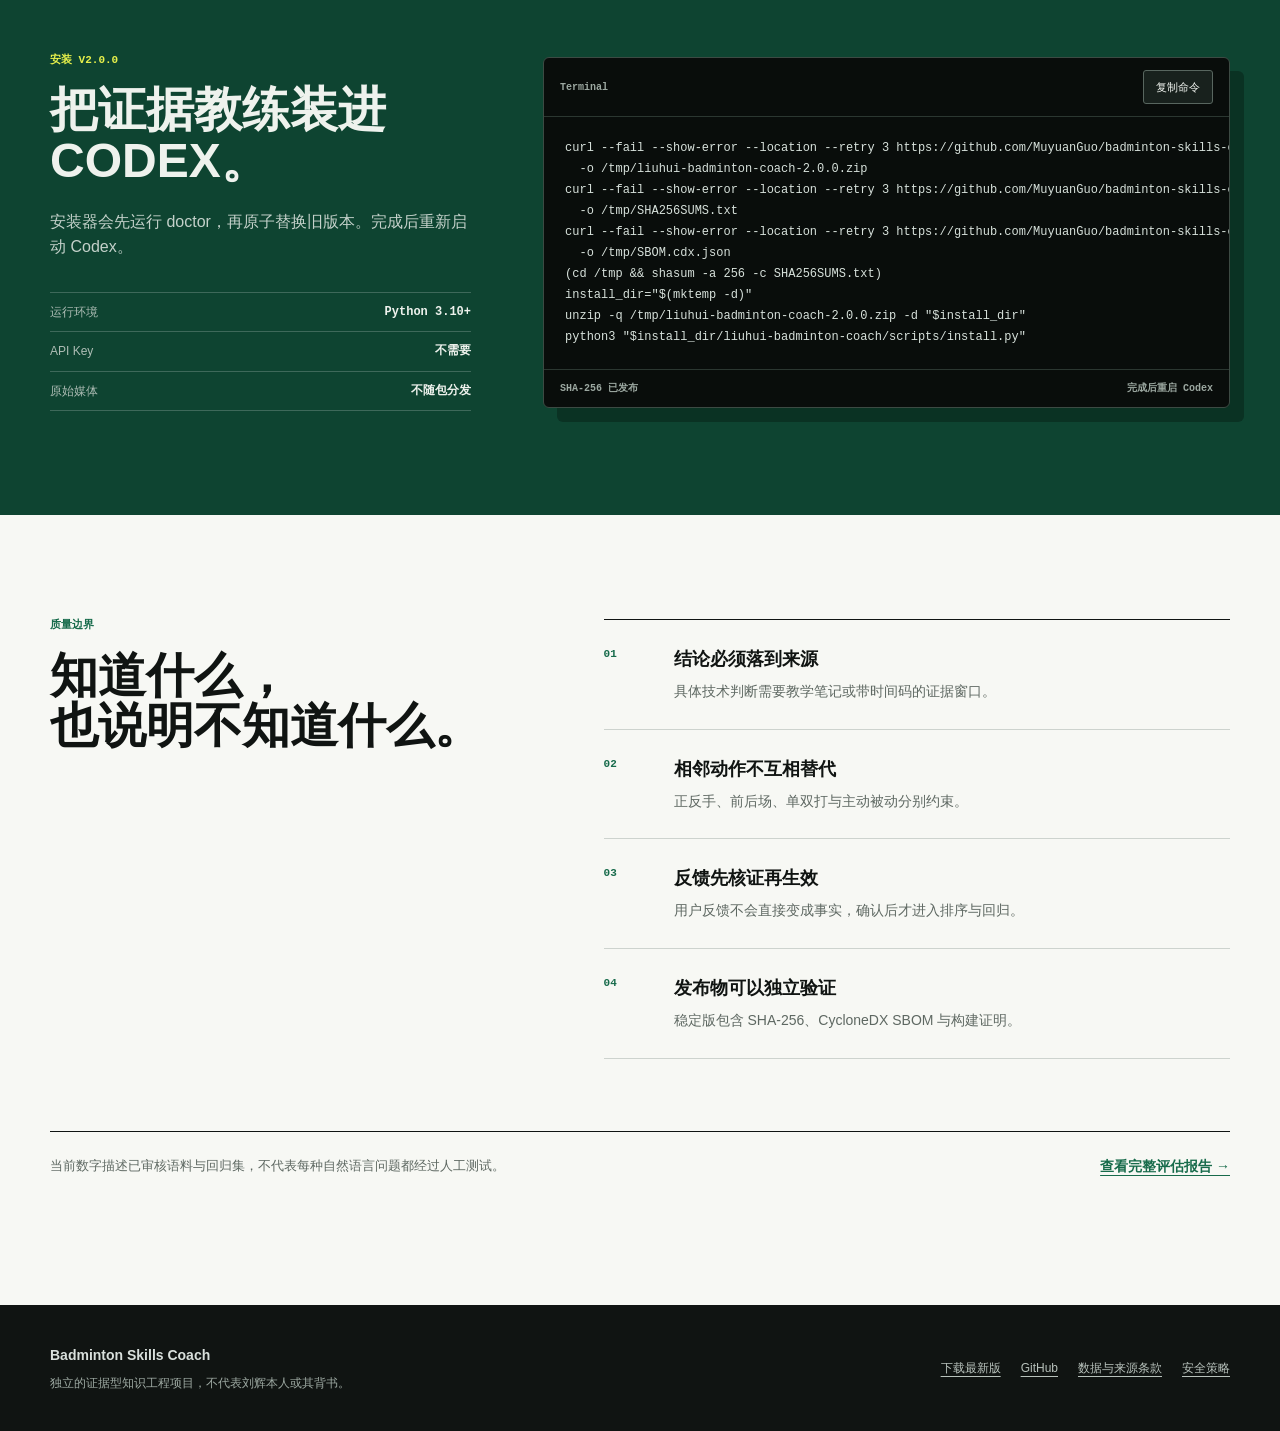
==== commit 2ce1f779: "Fix architecture audit findings" ====
--- a/docs/index.html
+++ b/docs/index.html
@@ -13,6 +13,8 @@
   <meta name="twitter:card" content="summary_large_image">
   <link rel="canonical" href="https://muyuanguo.github.io/badminton-skills-coach/">
   <link rel="alternate" hreflang="en" href="https://muyuanguo.github.io/badminton-skills-coach/en/">
+  <link rel="alternate" hreflang="x-default" href="https://muyuanguo.github.io/badminton-skills-coach/">
+  <link rel="icon" href="./favicon.svg" type="image/svg+xml">
   <link rel="stylesheet" href="./styles.css">
 </head>
 <body>
@@ -122,10 +124,12 @@
         </div>
         <div class="code-panel">
           <div class="code-toolbar"><span>Terminal</span><button type="button" data-copy-target="install-code">复制命令</button></div>
-          <pre id="install-code"><code>curl -L https://github.com/MuyuanGuo/badminton-skills-coach/releases/download/v2.0.0/liuhui-badminton-coach-2.0.0.zip \
+          <pre id="install-code"><code>curl --fail --show-error --location --retry 3 https://github.com/MuyuanGuo/badminton-skills-coach/releases/download/v2.0.0/liuhui-badminton-coach-2.0.0.zip \
   -o /tmp/liuhui-badminton-coach-2.0.0.zip
-curl -L https://github.com/MuyuanGuo/badminton-skills-coach/releases/download/v2.0.0/SHA256SUMS.txt \
+curl --fail --show-error --location --retry 3 https://github.com/MuyuanGuo/badminton-skills-coach/releases/download/v2.0.0/SHA256SUMS.txt \
   -o /tmp/SHA256SUMS.txt
+curl --fail --show-error --location --retry 3 https://github.com/MuyuanGuo/badminton-skills-coach/releases/download/v2.0.0/SBOM.cdx.json \
+  -o /tmp/SBOM.cdx.json
 (cd /tmp &amp;&amp; shasum -a 256 -c SHA256SUMS.txt)
 install_dir="$(mktemp -d)"
 unzip -q /tmp/liuhui-badminton-coach-2.0.0.zip -d "$install_dir"
@@ -152,7 +156,7 @@
   <footer class="site-footer">
     <div class="shell footer-grid">
       <div><strong>Badminton Skills Coach</strong><p>独立的证据型知识工程项目，不代表刘辉本人或其背书。</p></div>
-      <div class="footer-links"><a href="https://github.com/MuyuanGuo/badminton-skills-coach/releases/latest">下载最新版</a><a href="https://github.com/MuyuanGuo/badminton-skills-coach">GitHub</a><a href="https://github.com/MuyuanGuo/badminton-skills-coach/blob/main/NOTICE">内容边界</a><a href="https://github.com/MuyuanGuo/badminton-skills-coach/blob/main/SECURITY.md">安全策略</a></div>
+      <div class="footer-links"><a href="https://github.com/MuyuanGuo/badminton-skills-coach/releases/latest">下载最新版</a><a href="https://github.com/MuyuanGuo/badminton-skills-coach">GitHub</a><a href="https://github.com/MuyuanGuo/badminton-skills-coach/blob/main/LICENSE-DATA">数据与来源条款</a><a href="https://github.com/MuyuanGuo/badminton-skills-coach/blob/main/SECURITY.md">安全策略</a></div>
     </div>
   </footer>
   <script src="./site.js"></script>
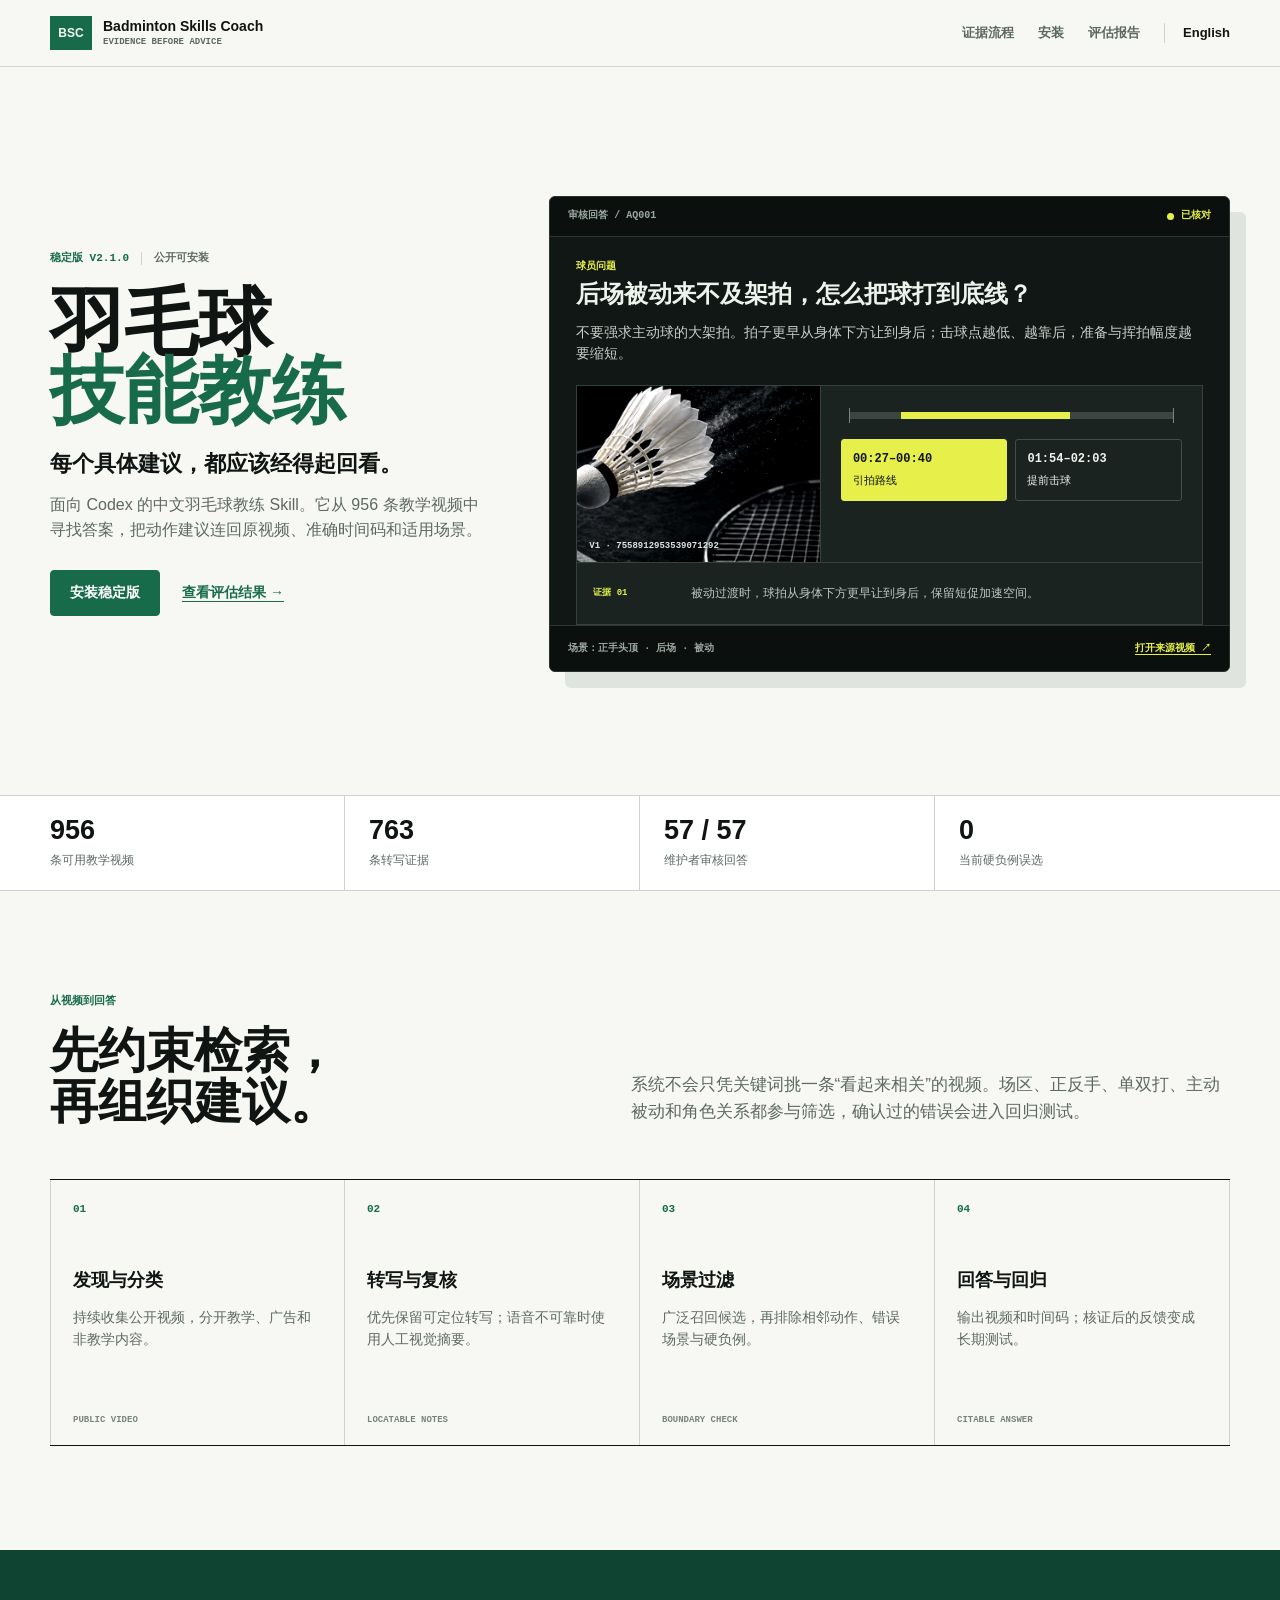
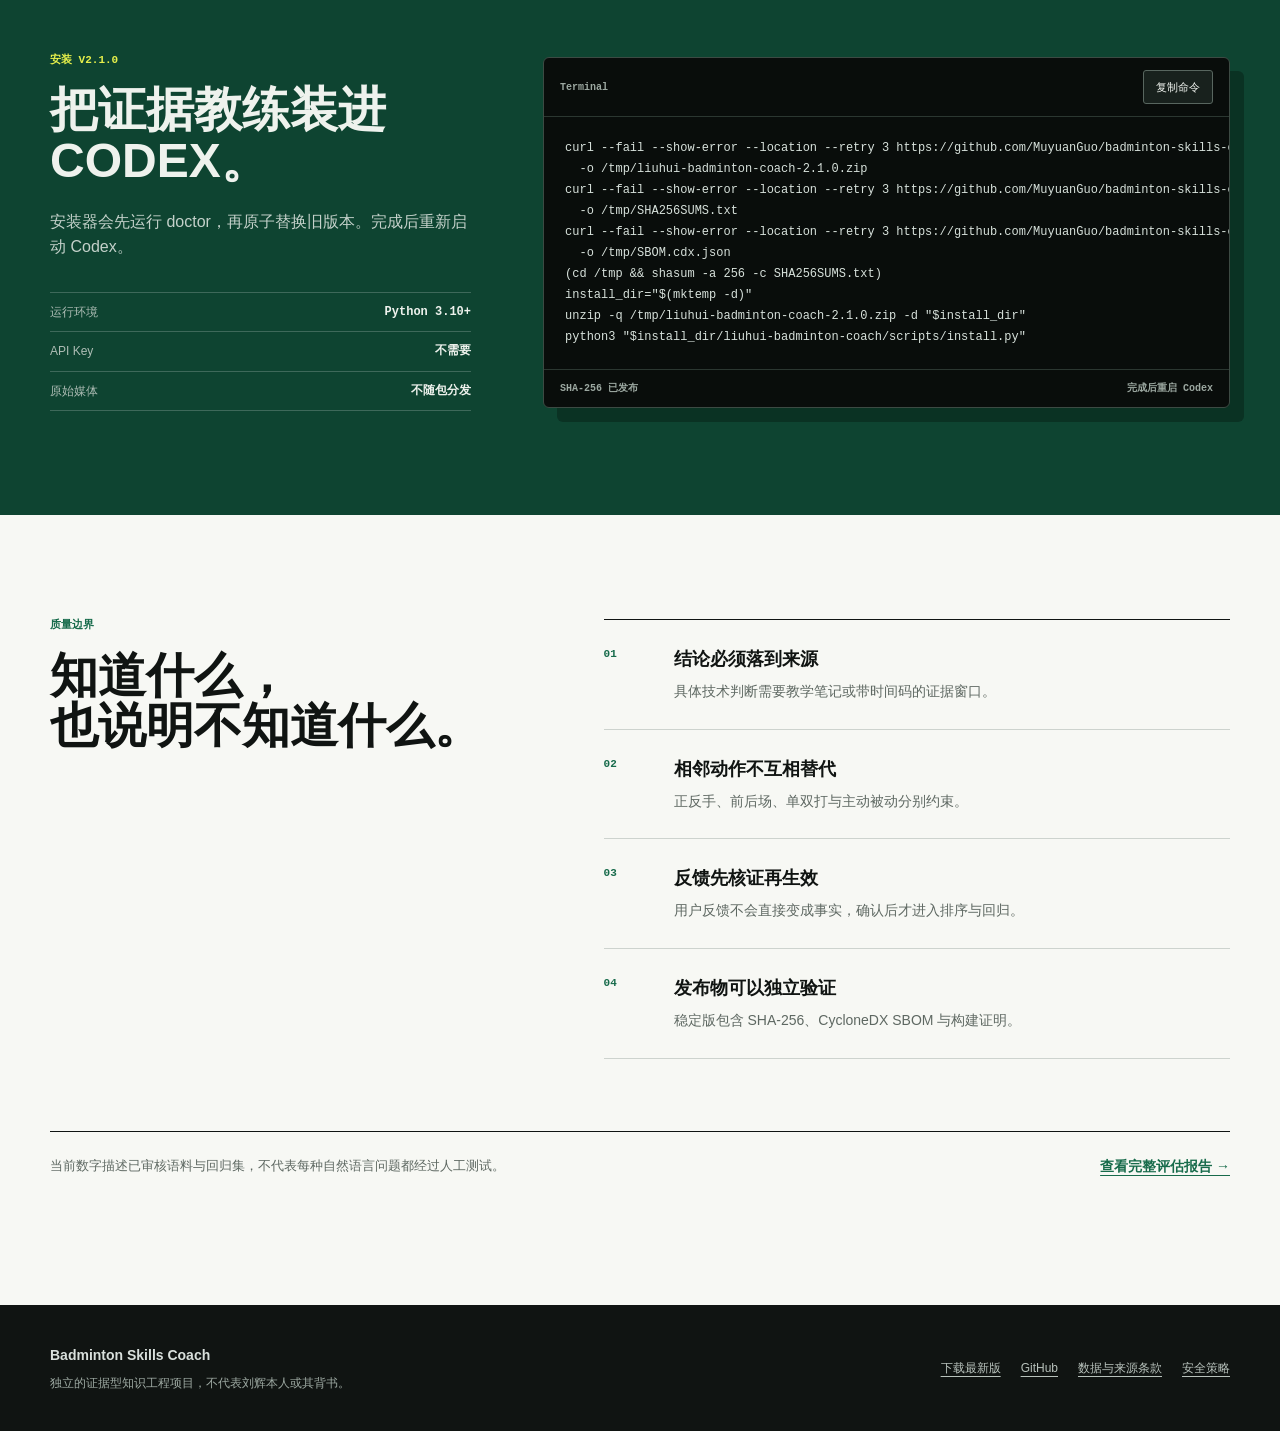
==== commit 26120baa: "Prepare v2.1.0 release" ====
--- a/docs/index.html
+++ b/docs/index.html
@@ -38,7 +38,7 @@
     <section class="hero" id="top">
       <div class="shell hero-grid">
         <div class="hero-copy">
-          <p class="release-line"><span>稳定版 v2.0.0</span><span>公开可安装</span></p>
+          <p class="release-line"><span>稳定版 v2.1.0</span><span>公开可安装</span></p>
           <h1><span>羽毛球</span><span>技能教练</span></h1>
           <p class="hero-thesis">每个具体建议，都应该经得起回看。</p>
           <p class="lede">面向 Codex 的中文羽毛球教练 Skill。它从 956 条教学视频中寻找答案，把动作建议连回原视频、准确时间码和适用场景。</p>
@@ -113,7 +113,7 @@
     <section class="section install-section" id="install">
       <div class="shell install-grid">
         <div class="install-copy">
-          <p class="eyebrow">安装 v2.0.0</p>
+          <p class="eyebrow">安装 v2.1.0</p>
           <h2>把证据教练装进 Codex。</h2>
           <p>安装器会先运行 doctor，再原子替换旧版本。完成后重新启动 Codex。</p>
           <dl class="requirements">
@@ -124,15 +124,15 @@
         </div>
         <div class="code-panel">
           <div class="code-toolbar"><span>Terminal</span><button type="button" data-copy-target="install-code">复制命令</button></div>
-          <pre id="install-code"><code>curl --fail --show-error --location --retry 3 https://github.com/MuyuanGuo/badminton-skills-coach/releases/download/v2.0.0/liuhui-badminton-coach-2.0.0.zip \
-  -o /tmp/liuhui-badminton-coach-2.0.0.zip
-curl --fail --show-error --location --retry 3 https://github.com/MuyuanGuo/badminton-skills-coach/releases/download/v2.0.0/SHA256SUMS.txt \
+          <pre id="install-code"><code>curl --fail --show-error --location --retry 3 https://github.com/MuyuanGuo/badminton-skills-coach/releases/download/v2.1.0/liuhui-badminton-coach-2.1.0.zip \
+  -o /tmp/liuhui-badminton-coach-2.1.0.zip
+curl --fail --show-error --location --retry 3 https://github.com/MuyuanGuo/badminton-skills-coach/releases/download/v2.1.0/SHA256SUMS.txt \
   -o /tmp/SHA256SUMS.txt
-curl --fail --show-error --location --retry 3 https://github.com/MuyuanGuo/badminton-skills-coach/releases/download/v2.0.0/SBOM.cdx.json \
+curl --fail --show-error --location --retry 3 https://github.com/MuyuanGuo/badminton-skills-coach/releases/download/v2.1.0/SBOM.cdx.json \
   -o /tmp/SBOM.cdx.json
 (cd /tmp &amp;&amp; shasum -a 256 -c SHA256SUMS.txt)
 install_dir="$(mktemp -d)"
-unzip -q /tmp/liuhui-badminton-coach-2.0.0.zip -d "$install_dir"
+unzip -q /tmp/liuhui-badminton-coach-2.1.0.zip -d "$install_dir"
 python3 "$install_dir/liuhui-badminton-coach/scripts/install.py"</code></pre>
           <div class="code-footer"><span>SHA-256 已发布</span><span>完成后重启 Codex</span></div>
         </div>
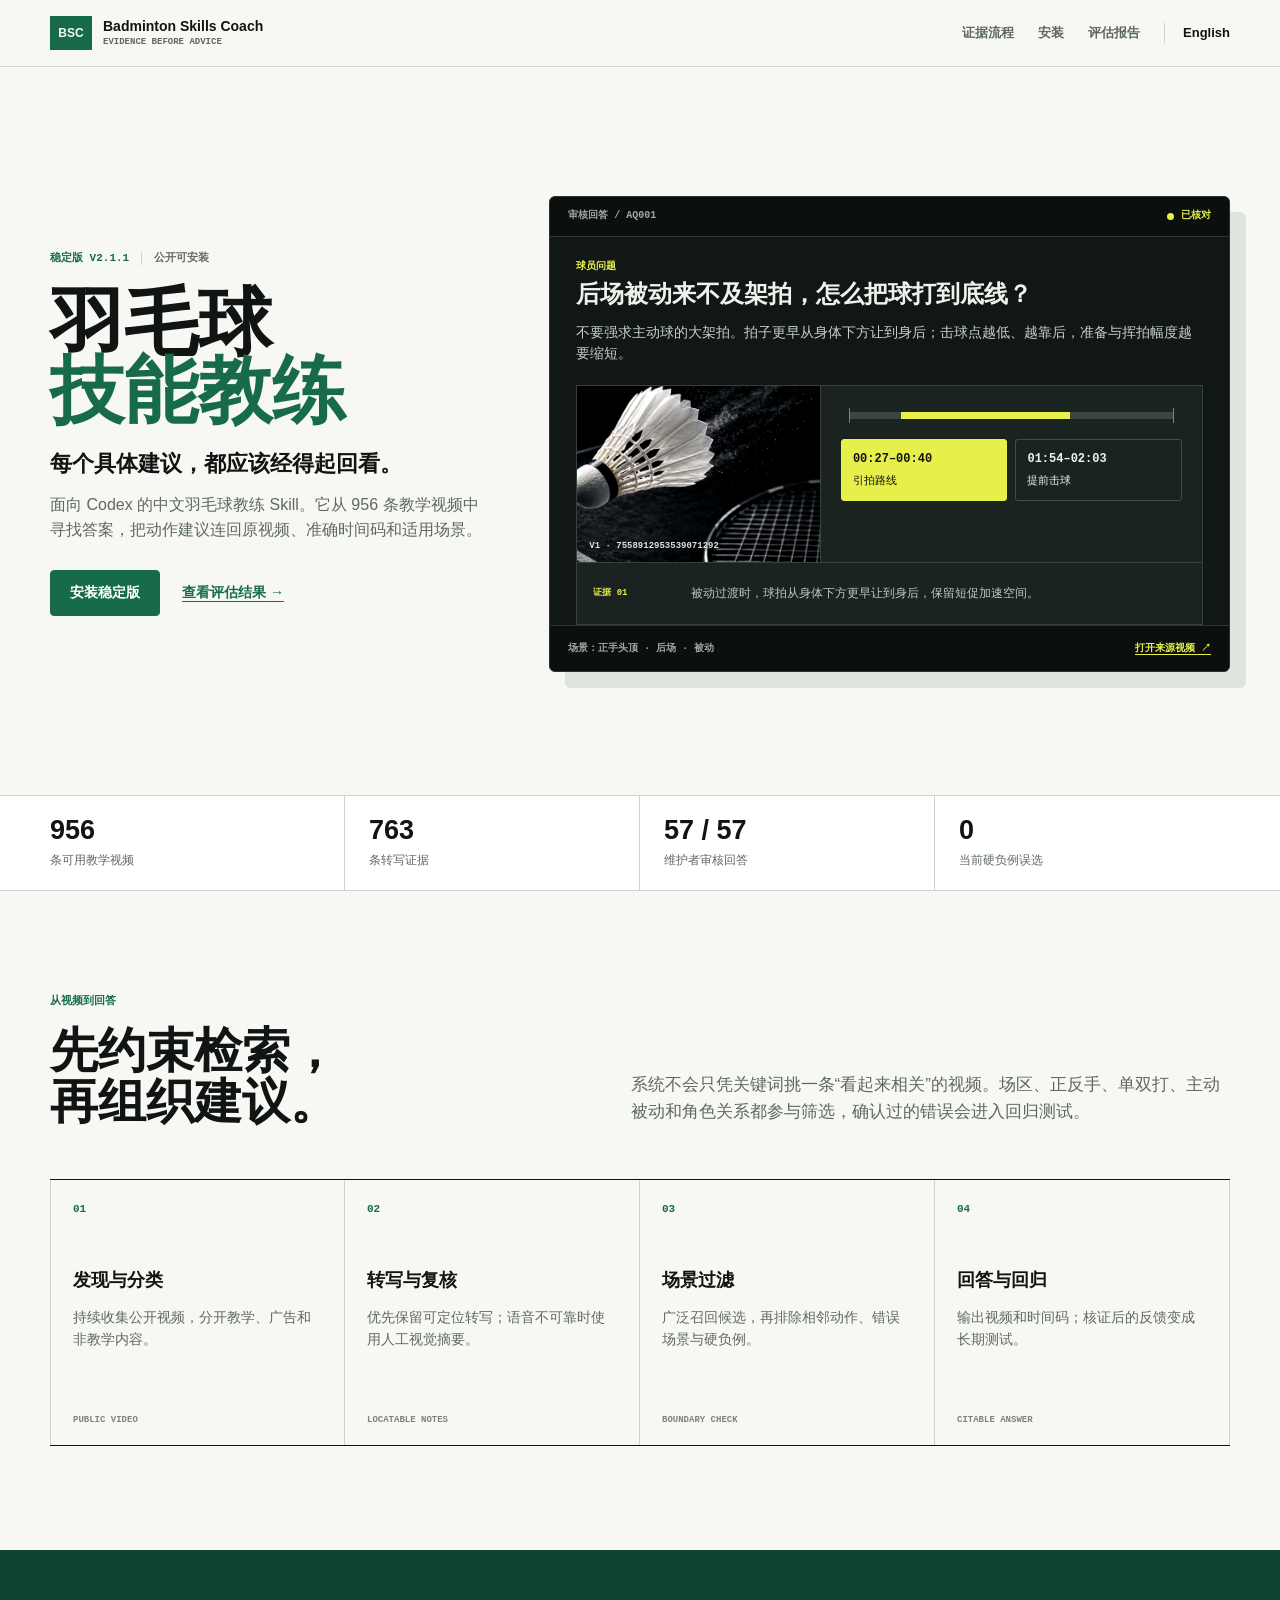
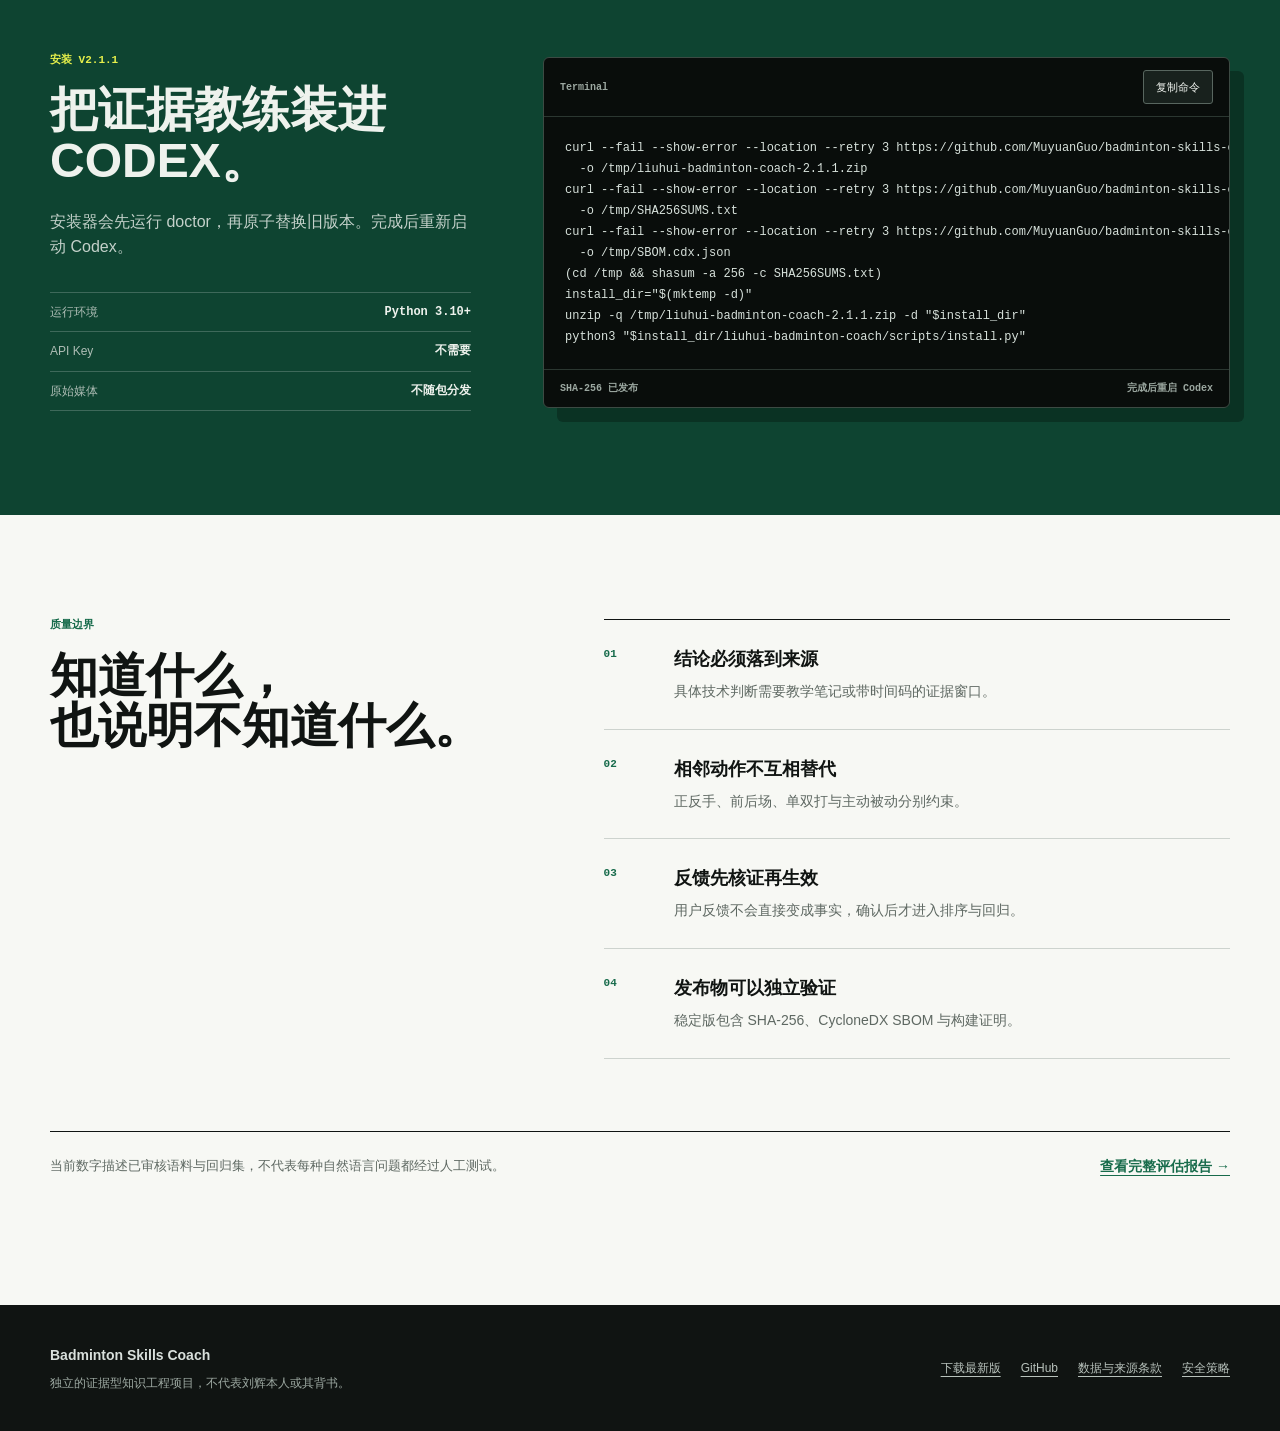
==== commit 4dcaa6af: "Prepare v2.1.1 release metadata" ====
--- a/docs/index.html
+++ b/docs/index.html
@@ -38,7 +38,7 @@
     <section class="hero" id="top">
       <div class="shell hero-grid">
         <div class="hero-copy">
-          <p class="release-line"><span>稳定版 v2.1.0</span><span>公开可安装</span></p>
+          <p class="release-line"><span>稳定版 v2.1.1</span><span>公开可安装</span></p>
           <h1><span>羽毛球</span><span>技能教练</span></h1>
           <p class="hero-thesis">每个具体建议，都应该经得起回看。</p>
           <p class="lede">面向 Codex 的中文羽毛球教练 Skill。它从 956 条教学视频中寻找答案，把动作建议连回原视频、准确时间码和适用场景。</p>
@@ -113,7 +113,7 @@
     <section class="section install-section" id="install">
       <div class="shell install-grid">
         <div class="install-copy">
-          <p class="eyebrow">安装 v2.1.0</p>
+          <p class="eyebrow">安装 v2.1.1</p>
           <h2>把证据教练装进 Codex。</h2>
           <p>安装器会先运行 doctor，再原子替换旧版本。完成后重新启动 Codex。</p>
           <dl class="requirements">
@@ -124,15 +124,15 @@
         </div>
         <div class="code-panel">
           <div class="code-toolbar"><span>Terminal</span><button type="button" data-copy-target="install-code">复制命令</button></div>
-          <pre id="install-code"><code>curl --fail --show-error --location --retry 3 https://github.com/MuyuanGuo/badminton-skills-coach/releases/download/v2.1.0/liuhui-badminton-coach-2.1.0.zip \
-  -o /tmp/liuhui-badminton-coach-2.1.0.zip
-curl --fail --show-error --location --retry 3 https://github.com/MuyuanGuo/badminton-skills-coach/releases/download/v2.1.0/SHA256SUMS.txt \
+          <pre id="install-code"><code>curl --fail --show-error --location --retry 3 https://github.com/MuyuanGuo/badminton-skills-coach/releases/download/v2.1.1/liuhui-badminton-coach-2.1.1.zip \
+  -o /tmp/liuhui-badminton-coach-2.1.1.zip
+curl --fail --show-error --location --retry 3 https://github.com/MuyuanGuo/badminton-skills-coach/releases/download/v2.1.1/SHA256SUMS.txt \
   -o /tmp/SHA256SUMS.txt
-curl --fail --show-error --location --retry 3 https://github.com/MuyuanGuo/badminton-skills-coach/releases/download/v2.1.0/SBOM.cdx.json \
+curl --fail --show-error --location --retry 3 https://github.com/MuyuanGuo/badminton-skills-coach/releases/download/v2.1.1/SBOM.cdx.json \
   -o /tmp/SBOM.cdx.json
 (cd /tmp &amp;&amp; shasum -a 256 -c SHA256SUMS.txt)
 install_dir="$(mktemp -d)"
-unzip -q /tmp/liuhui-badminton-coach-2.1.0.zip -d "$install_dir"
+unzip -q /tmp/liuhui-badminton-coach-2.1.1.zip -d "$install_dir"
 python3 "$install_dir/liuhui-badminton-coach/scripts/install.py"</code></pre>
           <div class="code-footer"><span>SHA-256 已发布</span><span>完成后重启 Codex</span></div>
         </div>
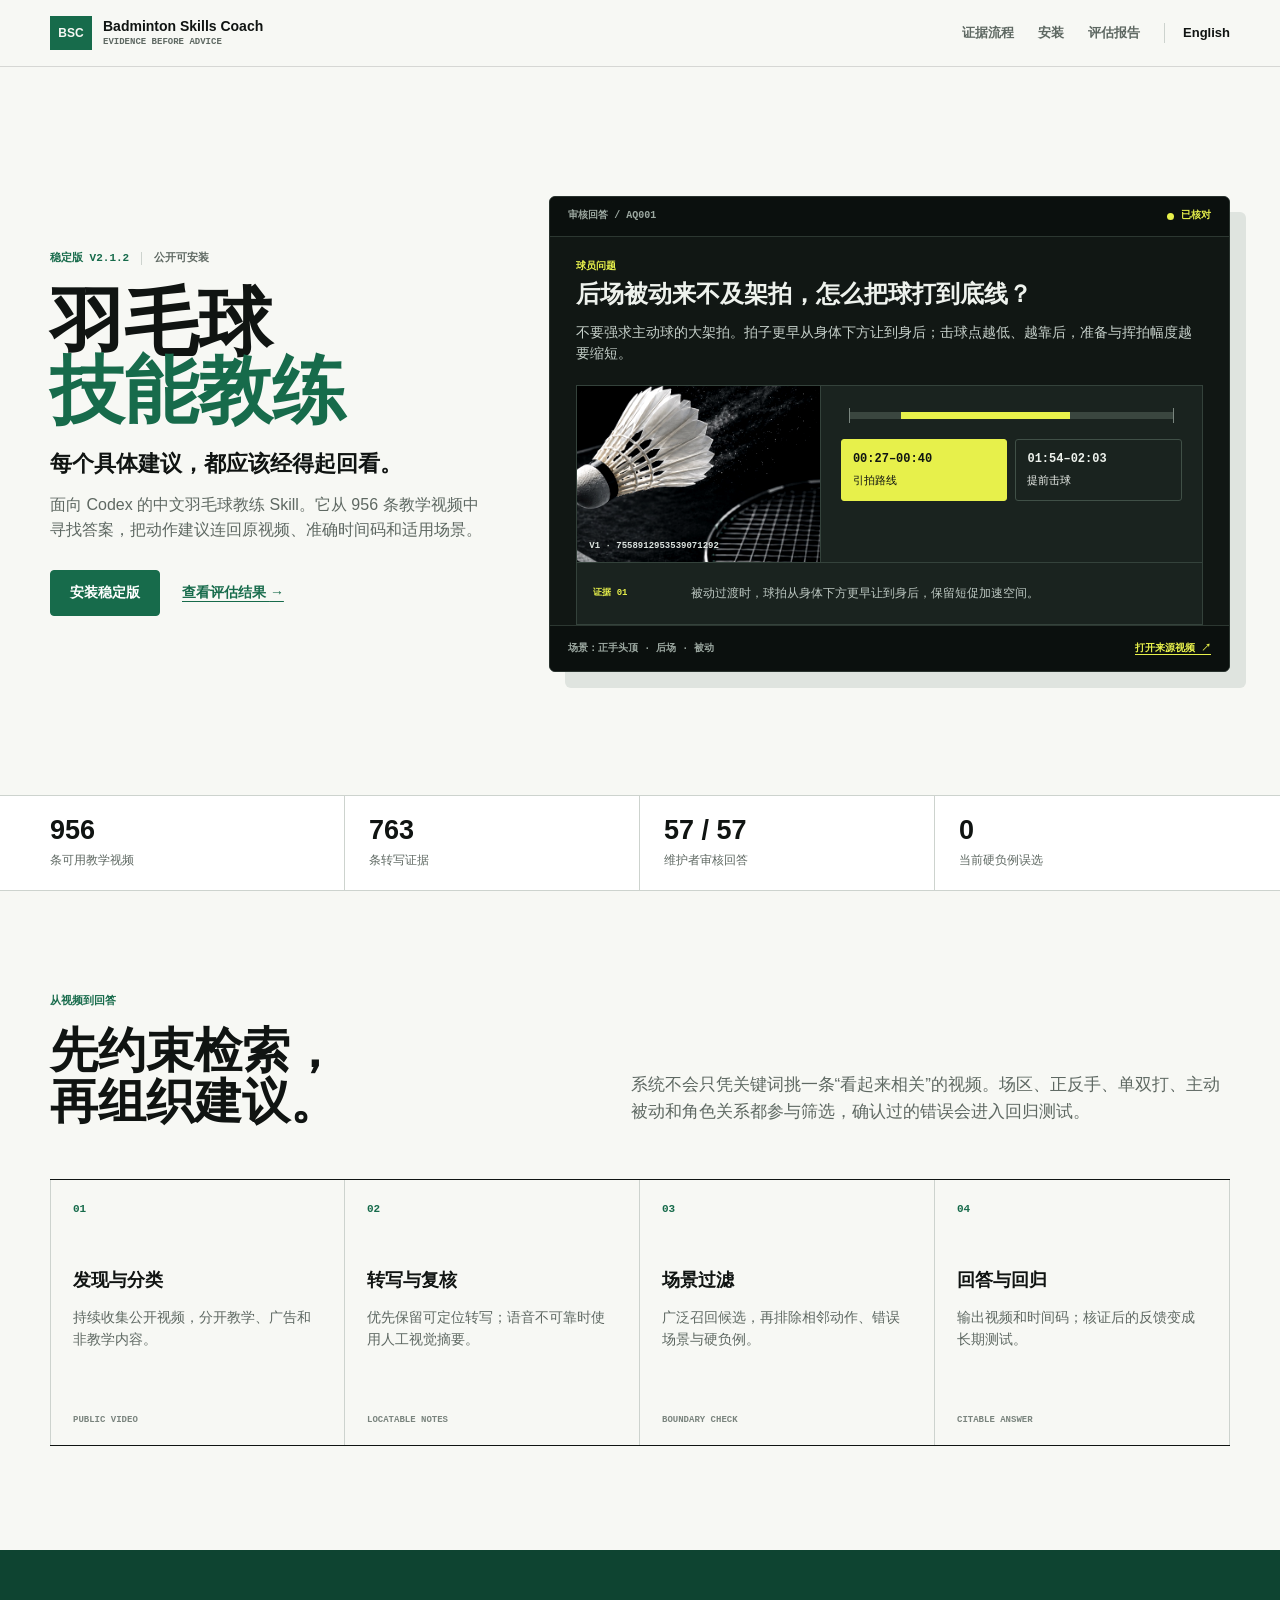
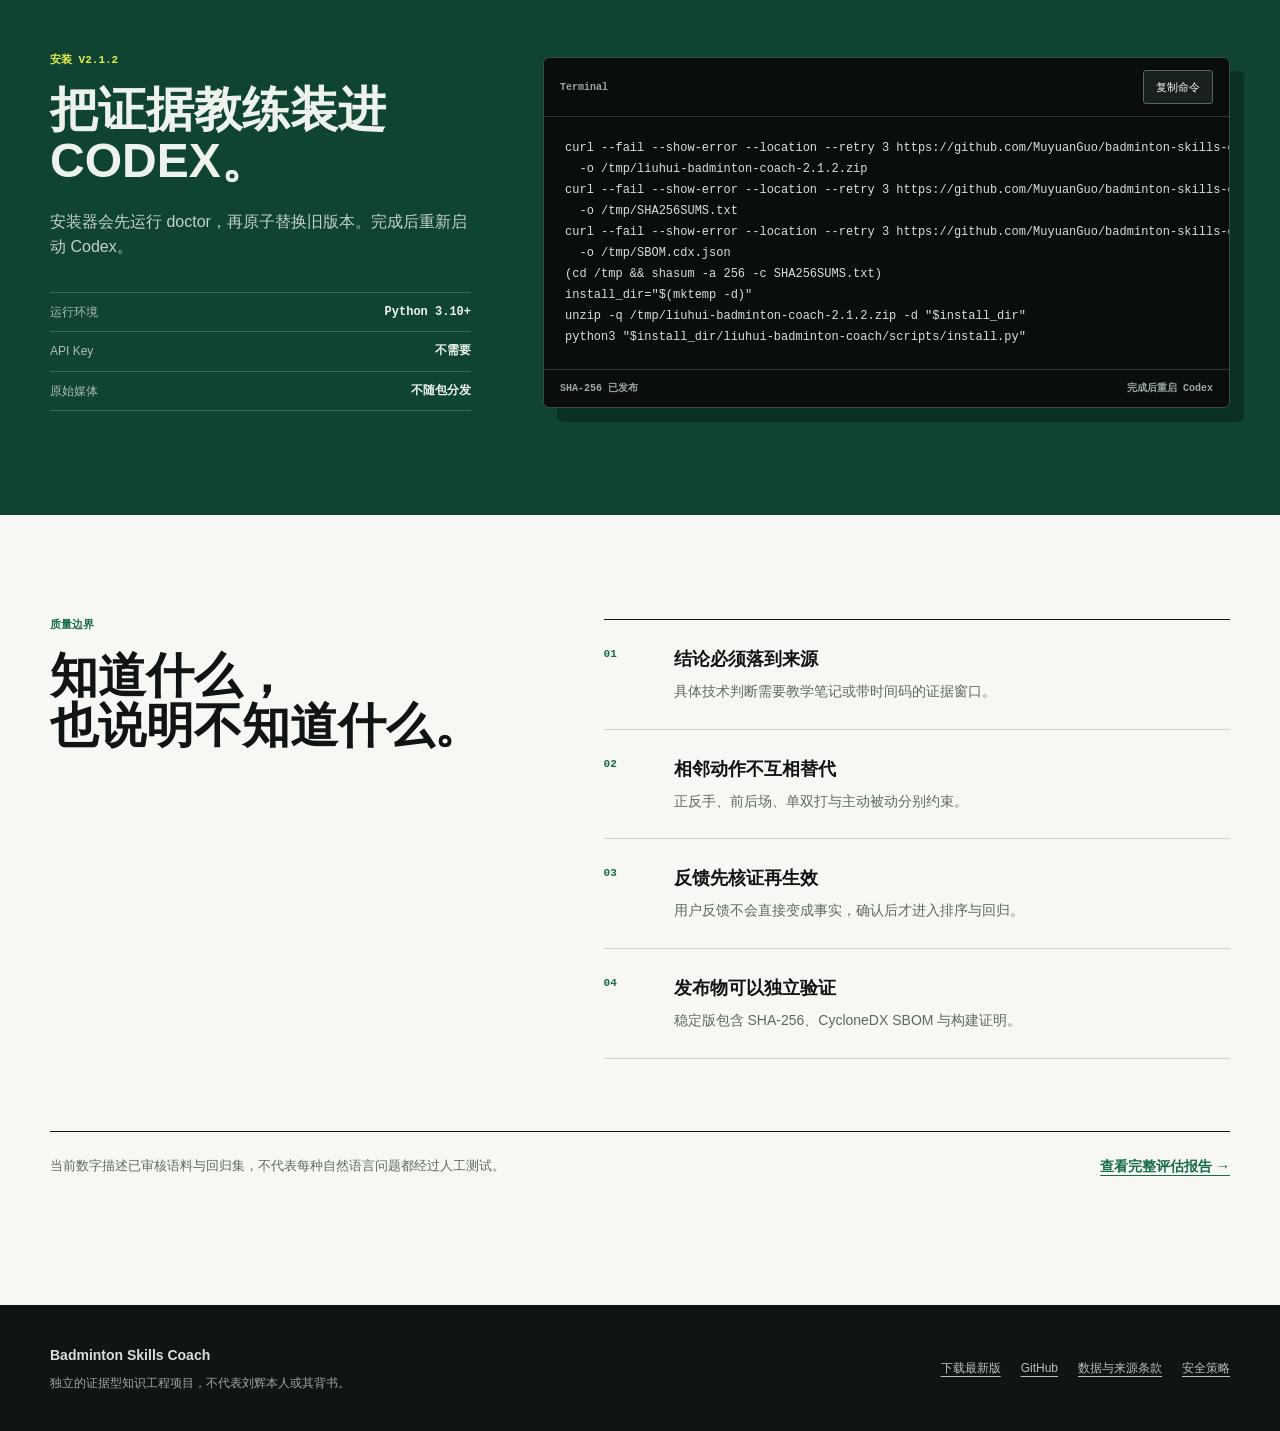
==== commit 711c8c6e: "Prepare v2.1.2 release" ====
--- a/docs/index.html
+++ b/docs/index.html
@@ -38,7 +38,7 @@
     <section class="hero" id="top">
       <div class="shell hero-grid">
         <div class="hero-copy">
-          <p class="release-line"><span>稳定版 v2.1.1</span><span>公开可安装</span></p>
+          <p class="release-line"><span>稳定版 v2.1.2</span><span>公开可安装</span></p>
           <h1><span>羽毛球</span><span>技能教练</span></h1>
           <p class="hero-thesis">每个具体建议，都应该经得起回看。</p>
           <p class="lede">面向 Codex 的中文羽毛球教练 Skill。它从 956 条教学视频中寻找答案，把动作建议连回原视频、准确时间码和适用场景。</p>
@@ -113,7 +113,7 @@
     <section class="section install-section" id="install">
       <div class="shell install-grid">
         <div class="install-copy">
-          <p class="eyebrow">安装 v2.1.1</p>
+          <p class="eyebrow">安装 v2.1.2</p>
           <h2>把证据教练装进 Codex。</h2>
           <p>安装器会先运行 doctor，再原子替换旧版本。完成后重新启动 Codex。</p>
           <dl class="requirements">
@@ -124,15 +124,15 @@
         </div>
         <div class="code-panel">
           <div class="code-toolbar"><span>Terminal</span><button type="button" data-copy-target="install-code">复制命令</button></div>
-          <pre id="install-code"><code>curl --fail --show-error --location --retry 3 https://github.com/MuyuanGuo/badminton-skills-coach/releases/download/v2.1.1/liuhui-badminton-coach-2.1.1.zip \
-  -o /tmp/liuhui-badminton-coach-2.1.1.zip
-curl --fail --show-error --location --retry 3 https://github.com/MuyuanGuo/badminton-skills-coach/releases/download/v2.1.1/SHA256SUMS.txt \
+          <pre id="install-code"><code>curl --fail --show-error --location --retry 3 https://github.com/MuyuanGuo/badminton-skills-coach/releases/download/v2.1.2/liuhui-badminton-coach-2.1.2.zip \
+  -o /tmp/liuhui-badminton-coach-2.1.2.zip
+curl --fail --show-error --location --retry 3 https://github.com/MuyuanGuo/badminton-skills-coach/releases/download/v2.1.2/SHA256SUMS.txt \
   -o /tmp/SHA256SUMS.txt
-curl --fail --show-error --location --retry 3 https://github.com/MuyuanGuo/badminton-skills-coach/releases/download/v2.1.1/SBOM.cdx.json \
+curl --fail --show-error --location --retry 3 https://github.com/MuyuanGuo/badminton-skills-coach/releases/download/v2.1.2/SBOM.cdx.json \
   -o /tmp/SBOM.cdx.json
 (cd /tmp &amp;&amp; shasum -a 256 -c SHA256SUMS.txt)
 install_dir="$(mktemp -d)"
-unzip -q /tmp/liuhui-badminton-coach-2.1.1.zip -d "$install_dir"
+unzip -q /tmp/liuhui-badminton-coach-2.1.2.zip -d "$install_dir"
 python3 "$install_dir/liuhui-badminton-coach/scripts/install.py"</code></pre>
           <div class="code-footer"><span>SHA-256 已发布</span><span>完成后重启 Codex</span></div>
         </div>
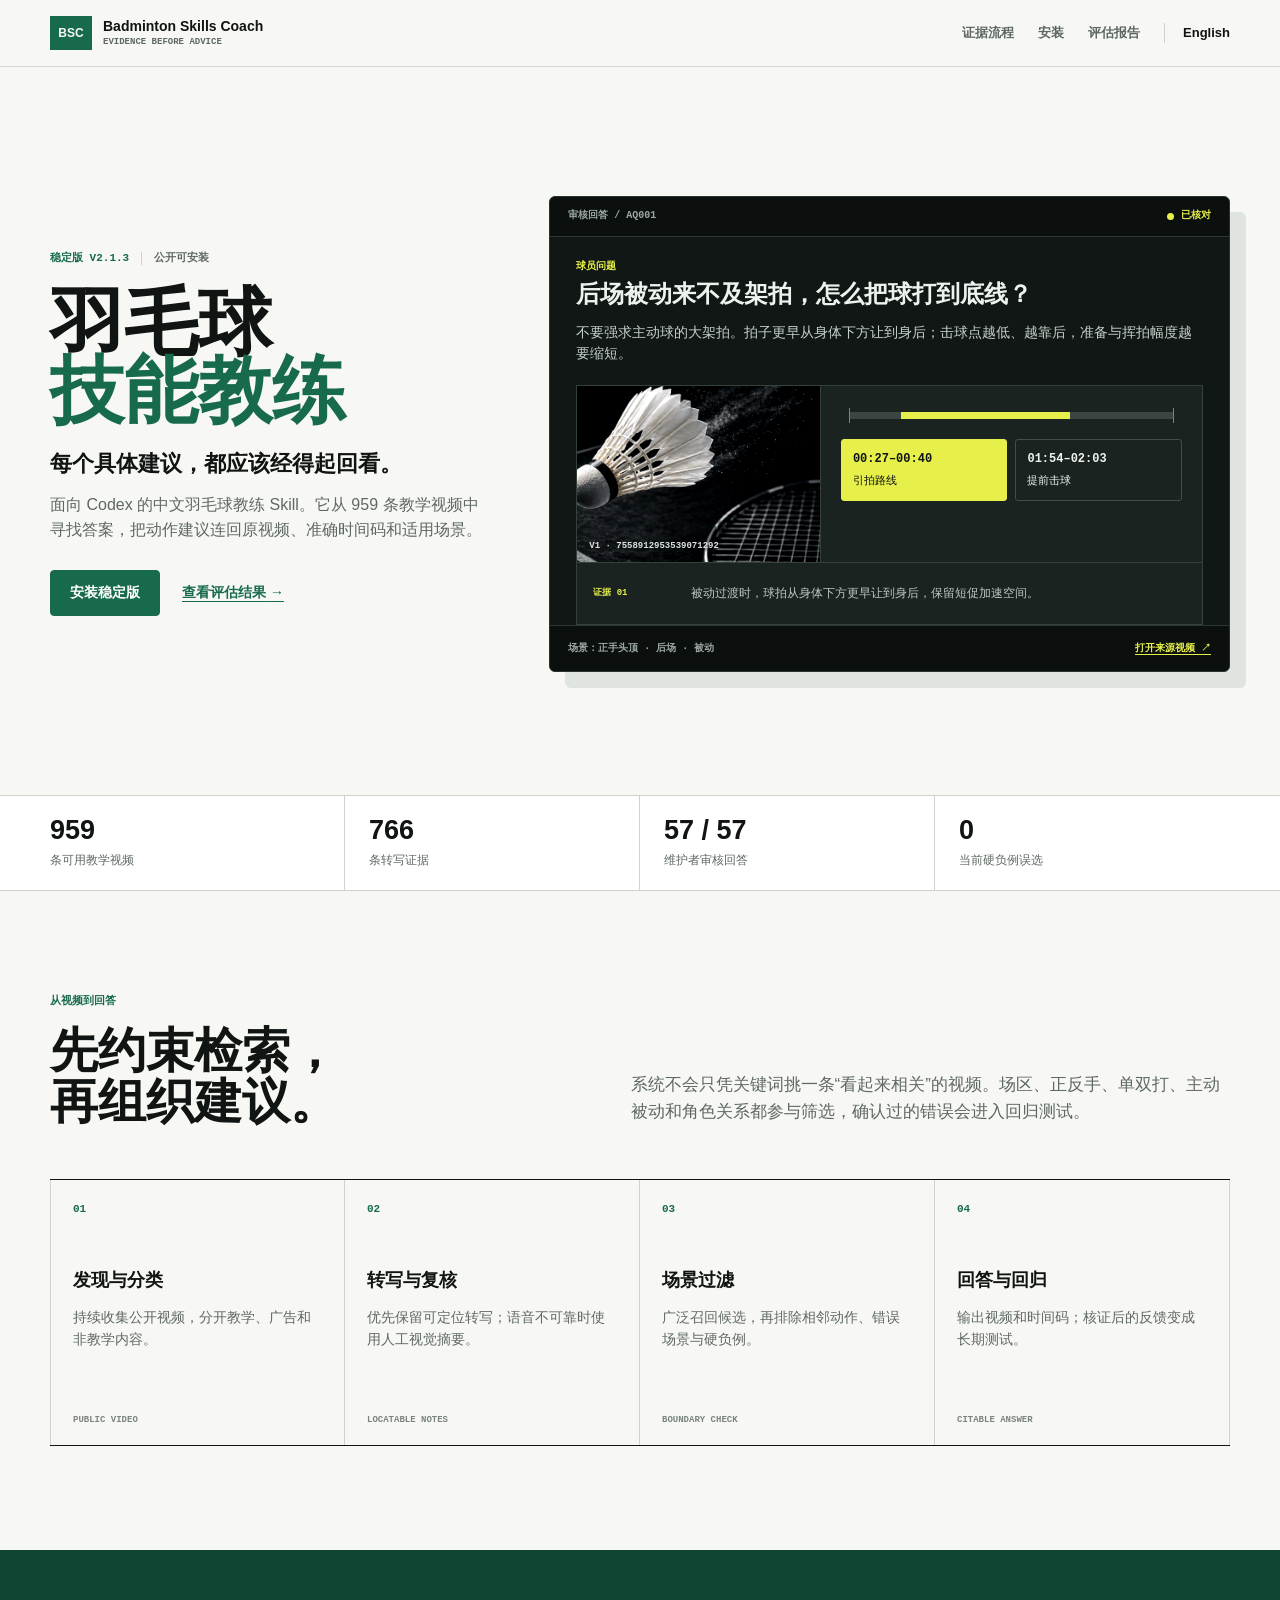
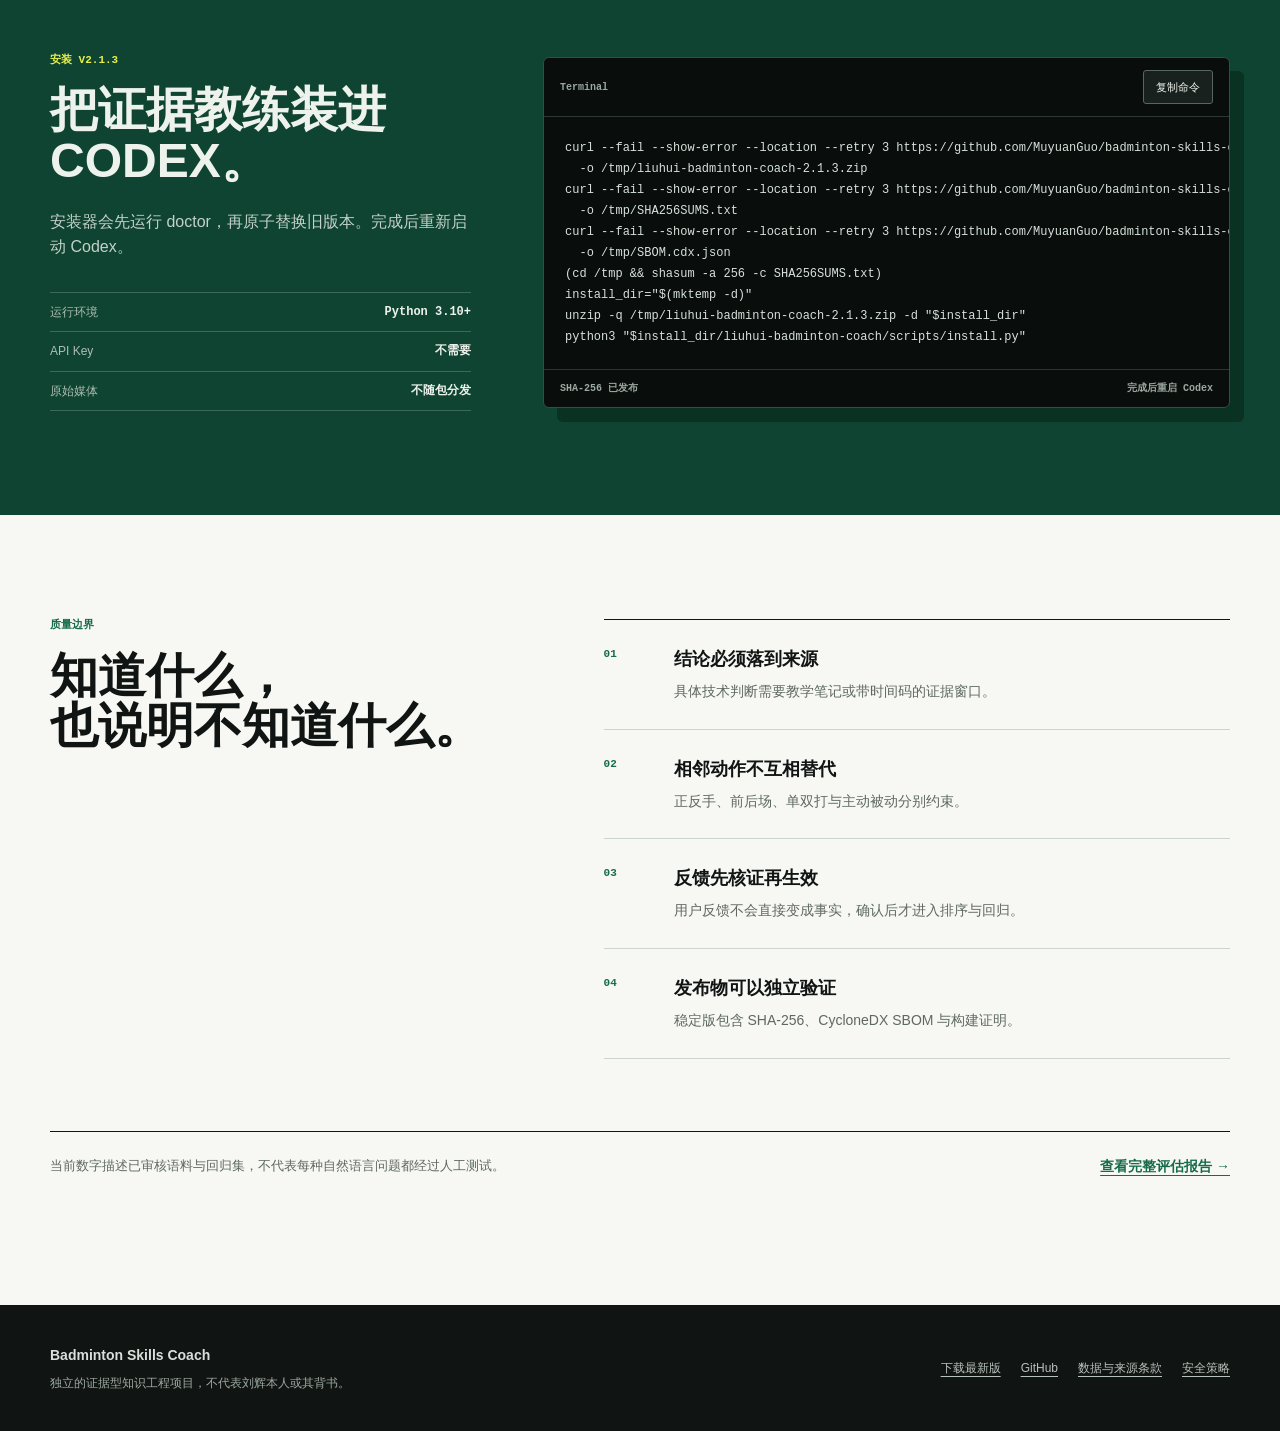
==== commit ba6fbfcb: "Release v2.1.3" ====
--- a/docs/index.html
+++ b/docs/index.html
@@ -38,10 +38,10 @@
     <section class="hero" id="top">
       <div class="shell hero-grid">
         <div class="hero-copy">
-          <p class="release-line"><span>稳定版 v2.1.2</span><span>公开可安装</span></p>
+          <p class="release-line"><span>稳定版 v2.1.3</span><span>公开可安装</span></p>
           <h1><span>羽毛球</span><span>技能教练</span></h1>
           <p class="hero-thesis">每个具体建议，都应该经得起回看。</p>
-          <p class="lede">面向 Codex 的中文羽毛球教练 Skill。它从 956 条教学视频中寻找答案，把动作建议连回原视频、准确时间码和适用场景。</p>
+          <p class="lede">面向 Codex 的中文羽毛球教练 Skill。它从 959 条教学视频中寻找答案，把动作建议连回原视频、准确时间码和适用场景。</p>
           <div class="hero-actions">
             <a class="button primary" href="#install">安装稳定版</a>
             <a class="text-link" href="./evaluation/">查看评估结果 <span aria-hidden="true">→</span></a>
@@ -87,8 +87,8 @@
 
     <section class="metrics" aria-label="项目质量基线">
       <div class="shell metric-row">
-        <p><strong>956</strong><span>条可用教学视频</span></p>
-        <p><strong>763</strong><span>条转写证据</span></p>
+        <p><strong>959</strong><span>条可用教学视频</span></p>
+        <p><strong>766</strong><span>条转写证据</span></p>
         <p><strong>57 / 57</strong><span>维护者审核回答</span></p>
         <p><strong>0</strong><span>当前硬负例误选</span></p>
       </div>
@@ -113,7 +113,7 @@
     <section class="section install-section" id="install">
       <div class="shell install-grid">
         <div class="install-copy">
-          <p class="eyebrow">安装 v2.1.2</p>
+          <p class="eyebrow">安装 v2.1.3</p>
           <h2>把证据教练装进 Codex。</h2>
           <p>安装器会先运行 doctor，再原子替换旧版本。完成后重新启动 Codex。</p>
           <dl class="requirements">
@@ -124,15 +124,15 @@
         </div>
         <div class="code-panel">
           <div class="code-toolbar"><span>Terminal</span><button type="button" data-copy-target="install-code">复制命令</button></div>
-          <pre id="install-code"><code>curl --fail --show-error --location --retry 3 https://github.com/MuyuanGuo/badminton-skills-coach/releases/download/v2.1.2/liuhui-badminton-coach-2.1.2.zip \
-  -o /tmp/liuhui-badminton-coach-2.1.2.zip
-curl --fail --show-error --location --retry 3 https://github.com/MuyuanGuo/badminton-skills-coach/releases/download/v2.1.2/SHA256SUMS.txt \
+          <pre id="install-code"><code>curl --fail --show-error --location --retry 3 https://github.com/MuyuanGuo/badminton-skills-coach/releases/download/v2.1.3/liuhui-badminton-coach-2.1.3.zip \
+  -o /tmp/liuhui-badminton-coach-2.1.3.zip
+curl --fail --show-error --location --retry 3 https://github.com/MuyuanGuo/badminton-skills-coach/releases/download/v2.1.3/SHA256SUMS.txt \
   -o /tmp/SHA256SUMS.txt
-curl --fail --show-error --location --retry 3 https://github.com/MuyuanGuo/badminton-skills-coach/releases/download/v2.1.2/SBOM.cdx.json \
+curl --fail --show-error --location --retry 3 https://github.com/MuyuanGuo/badminton-skills-coach/releases/download/v2.1.3/SBOM.cdx.json \
   -o /tmp/SBOM.cdx.json
 (cd /tmp &amp;&amp; shasum -a 256 -c SHA256SUMS.txt)
 install_dir="$(mktemp -d)"
-unzip -q /tmp/liuhui-badminton-coach-2.1.2.zip -d "$install_dir"
+unzip -q /tmp/liuhui-badminton-coach-2.1.3.zip -d "$install_dir"
 python3 "$install_dir/liuhui-badminton-coach/scripts/install.py"</code></pre>
           <div class="code-footer"><span>SHA-256 已发布</span><span>完成后重启 Codex</span></div>
         </div>
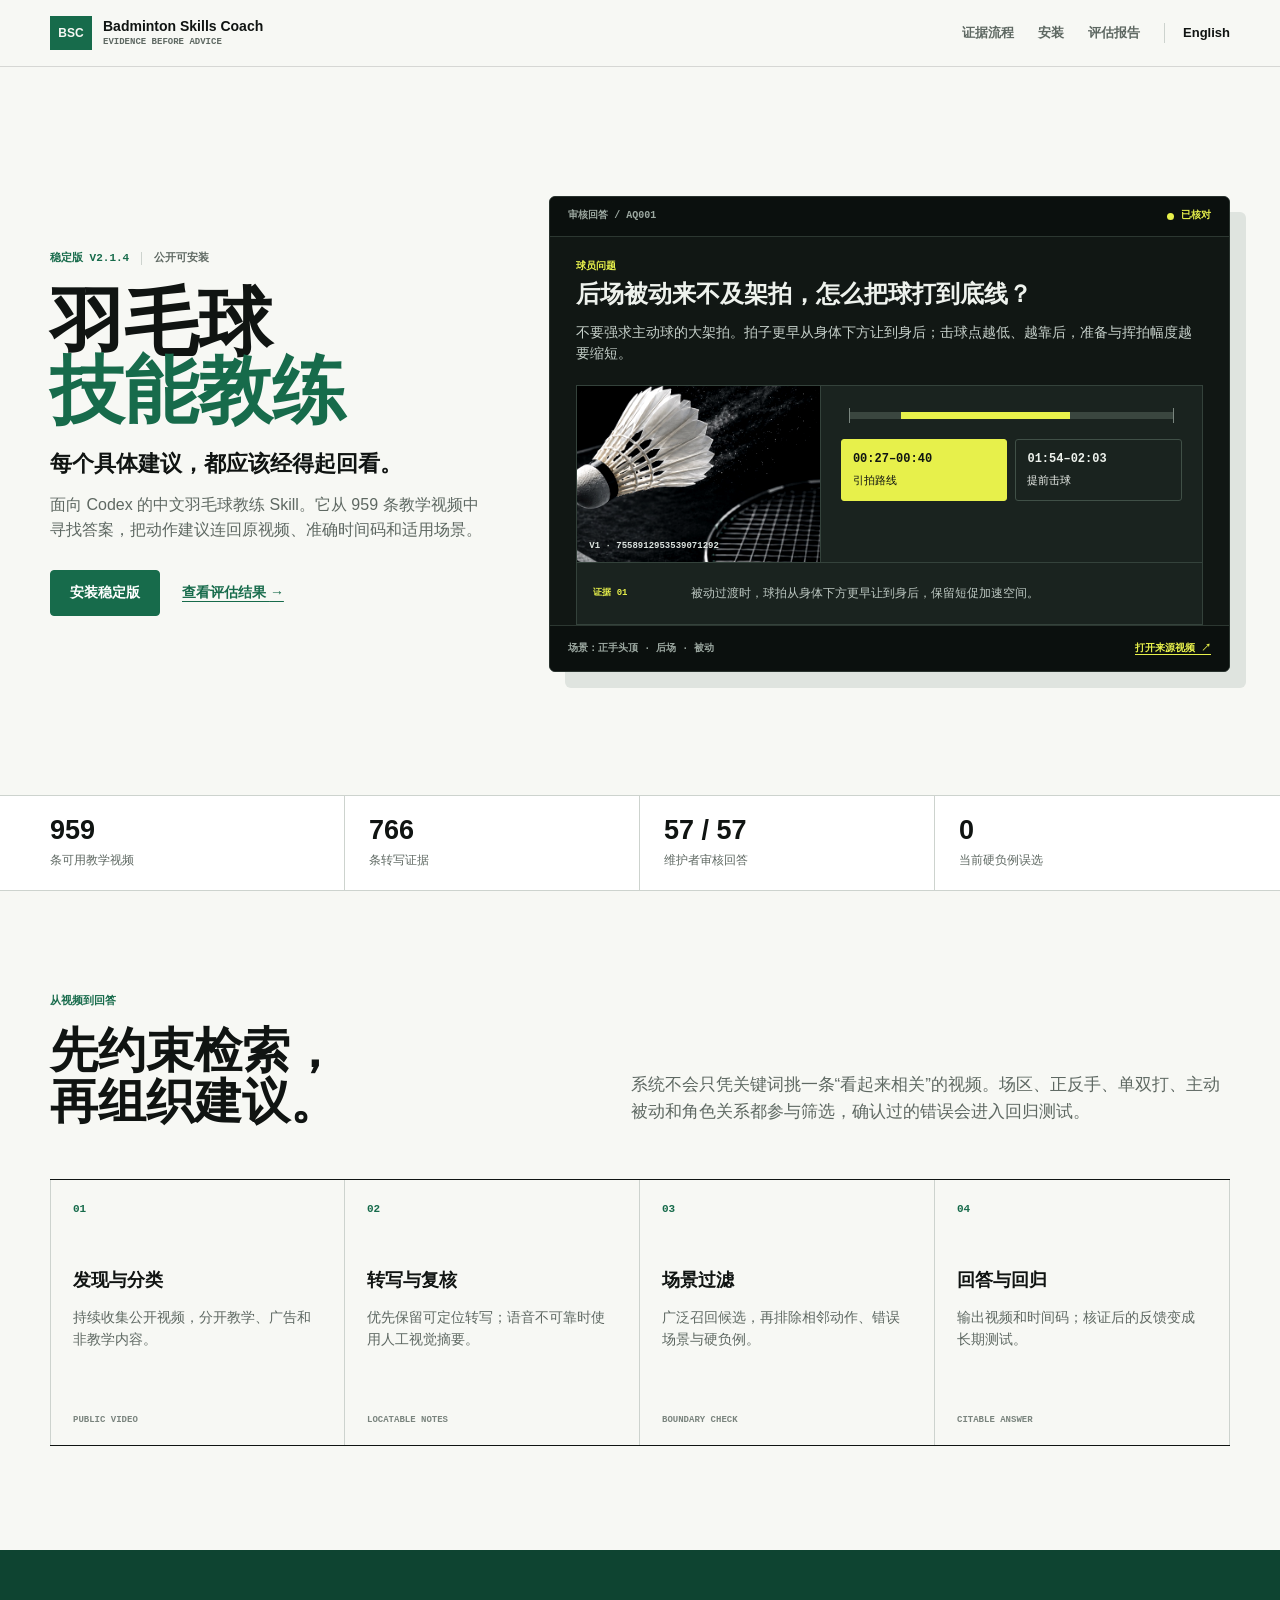
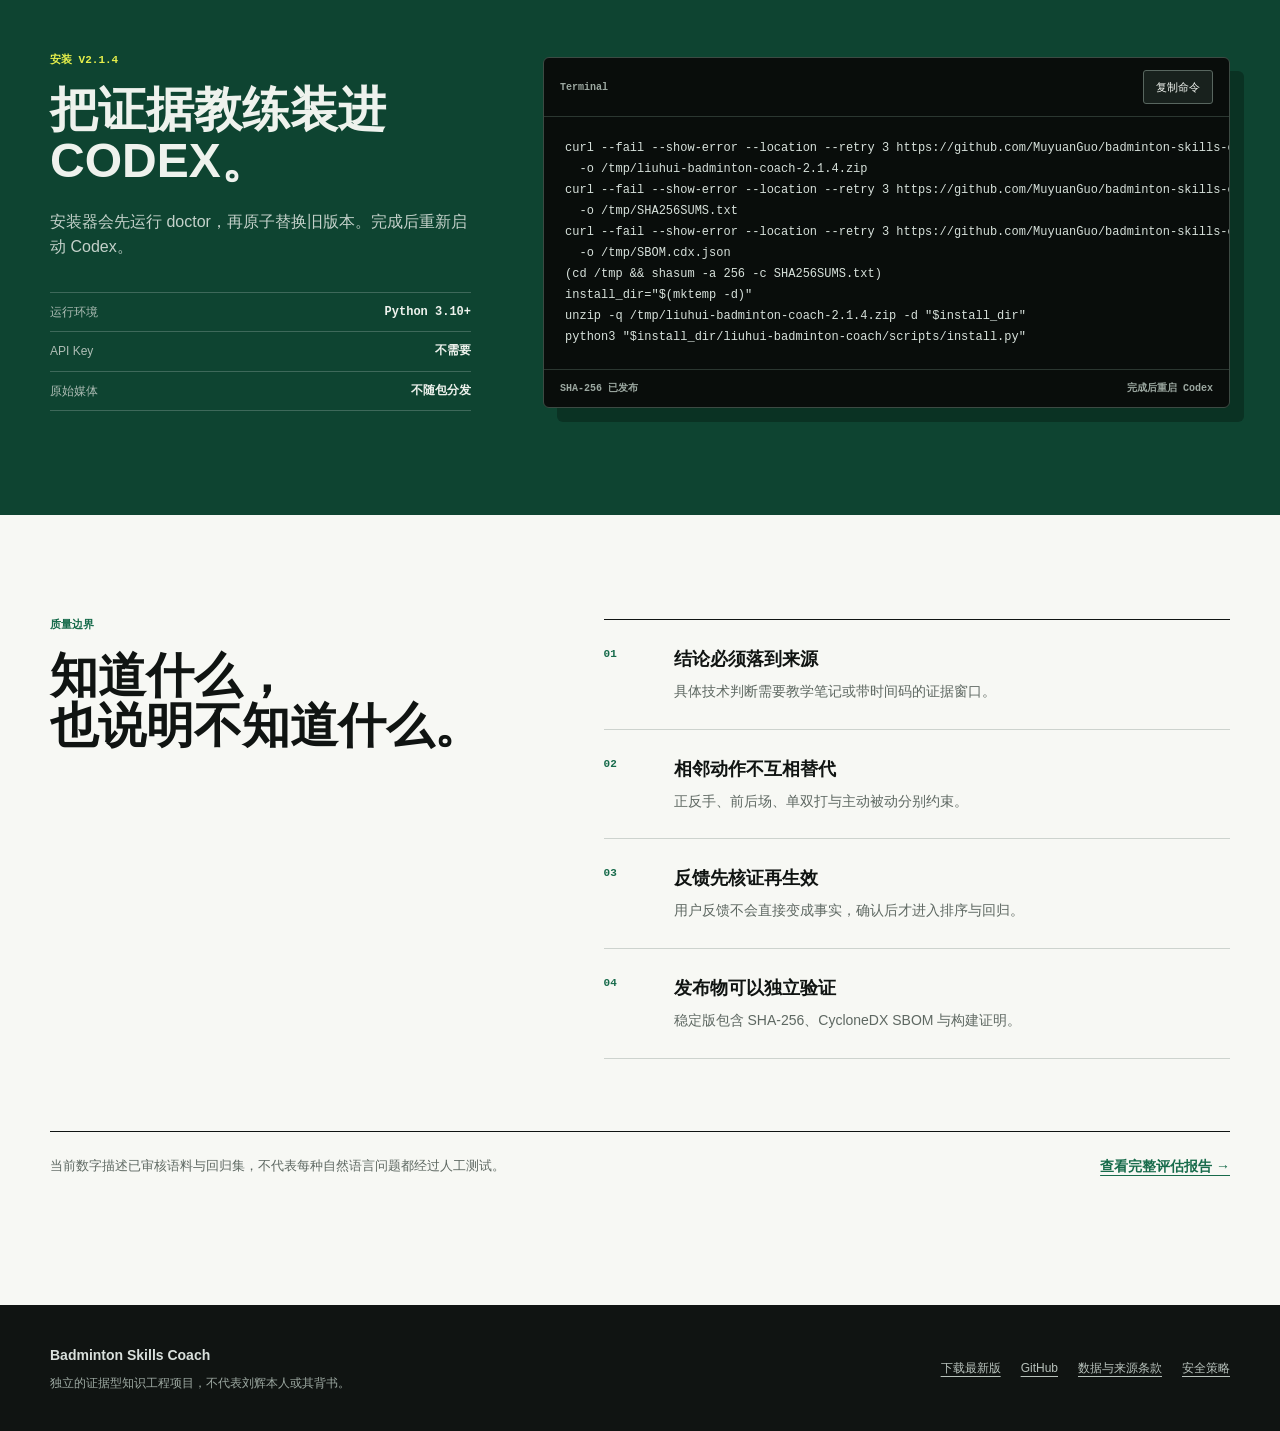
==== commit 64933353: "release: prepare v2.1.4" ====
--- a/docs/index.html
+++ b/docs/index.html
@@ -38,7 +38,7 @@
     <section class="hero" id="top">
       <div class="shell hero-grid">
         <div class="hero-copy">
-          <p class="release-line"><span>稳定版 v2.1.3</span><span>公开可安装</span></p>
+          <p class="release-line"><span>稳定版 v2.1.4</span><span>公开可安装</span></p>
           <h1><span>羽毛球</span><span>技能教练</span></h1>
           <p class="hero-thesis">每个具体建议，都应该经得起回看。</p>
           <p class="lede">面向 Codex 的中文羽毛球教练 Skill。它从 959 条教学视频中寻找答案，把动作建议连回原视频、准确时间码和适用场景。</p>
@@ -113,7 +113,7 @@
     <section class="section install-section" id="install">
       <div class="shell install-grid">
         <div class="install-copy">
-          <p class="eyebrow">安装 v2.1.3</p>
+          <p class="eyebrow">安装 v2.1.4</p>
           <h2>把证据教练装进 Codex。</h2>
           <p>安装器会先运行 doctor，再原子替换旧版本。完成后重新启动 Codex。</p>
           <dl class="requirements">
@@ -124,15 +124,15 @@
         </div>
         <div class="code-panel">
           <div class="code-toolbar"><span>Terminal</span><button type="button" data-copy-target="install-code">复制命令</button></div>
-          <pre id="install-code"><code>curl --fail --show-error --location --retry 3 https://github.com/MuyuanGuo/badminton-skills-coach/releases/download/v2.1.3/liuhui-badminton-coach-2.1.3.zip \
-  -o /tmp/liuhui-badminton-coach-2.1.3.zip
-curl --fail --show-error --location --retry 3 https://github.com/MuyuanGuo/badminton-skills-coach/releases/download/v2.1.3/SHA256SUMS.txt \
+          <pre id="install-code"><code>curl --fail --show-error --location --retry 3 https://github.com/MuyuanGuo/badminton-skills-coach/releases/download/v2.1.4/liuhui-badminton-coach-2.1.4.zip \
+  -o /tmp/liuhui-badminton-coach-2.1.4.zip
+curl --fail --show-error --location --retry 3 https://github.com/MuyuanGuo/badminton-skills-coach/releases/download/v2.1.4/SHA256SUMS.txt \
   -o /tmp/SHA256SUMS.txt
-curl --fail --show-error --location --retry 3 https://github.com/MuyuanGuo/badminton-skills-coach/releases/download/v2.1.3/SBOM.cdx.json \
+curl --fail --show-error --location --retry 3 https://github.com/MuyuanGuo/badminton-skills-coach/releases/download/v2.1.4/SBOM.cdx.json \
   -o /tmp/SBOM.cdx.json
 (cd /tmp &amp;&amp; shasum -a 256 -c SHA256SUMS.txt)
 install_dir="$(mktemp -d)"
-unzip -q /tmp/liuhui-badminton-coach-2.1.3.zip -d "$install_dir"
+unzip -q /tmp/liuhui-badminton-coach-2.1.4.zip -d "$install_dir"
 python3 "$install_dir/liuhui-badminton-coach/scripts/install.py"</code></pre>
           <div class="code-footer"><span>SHA-256 已发布</span><span>完成后重启 Codex</span></div>
         </div>
